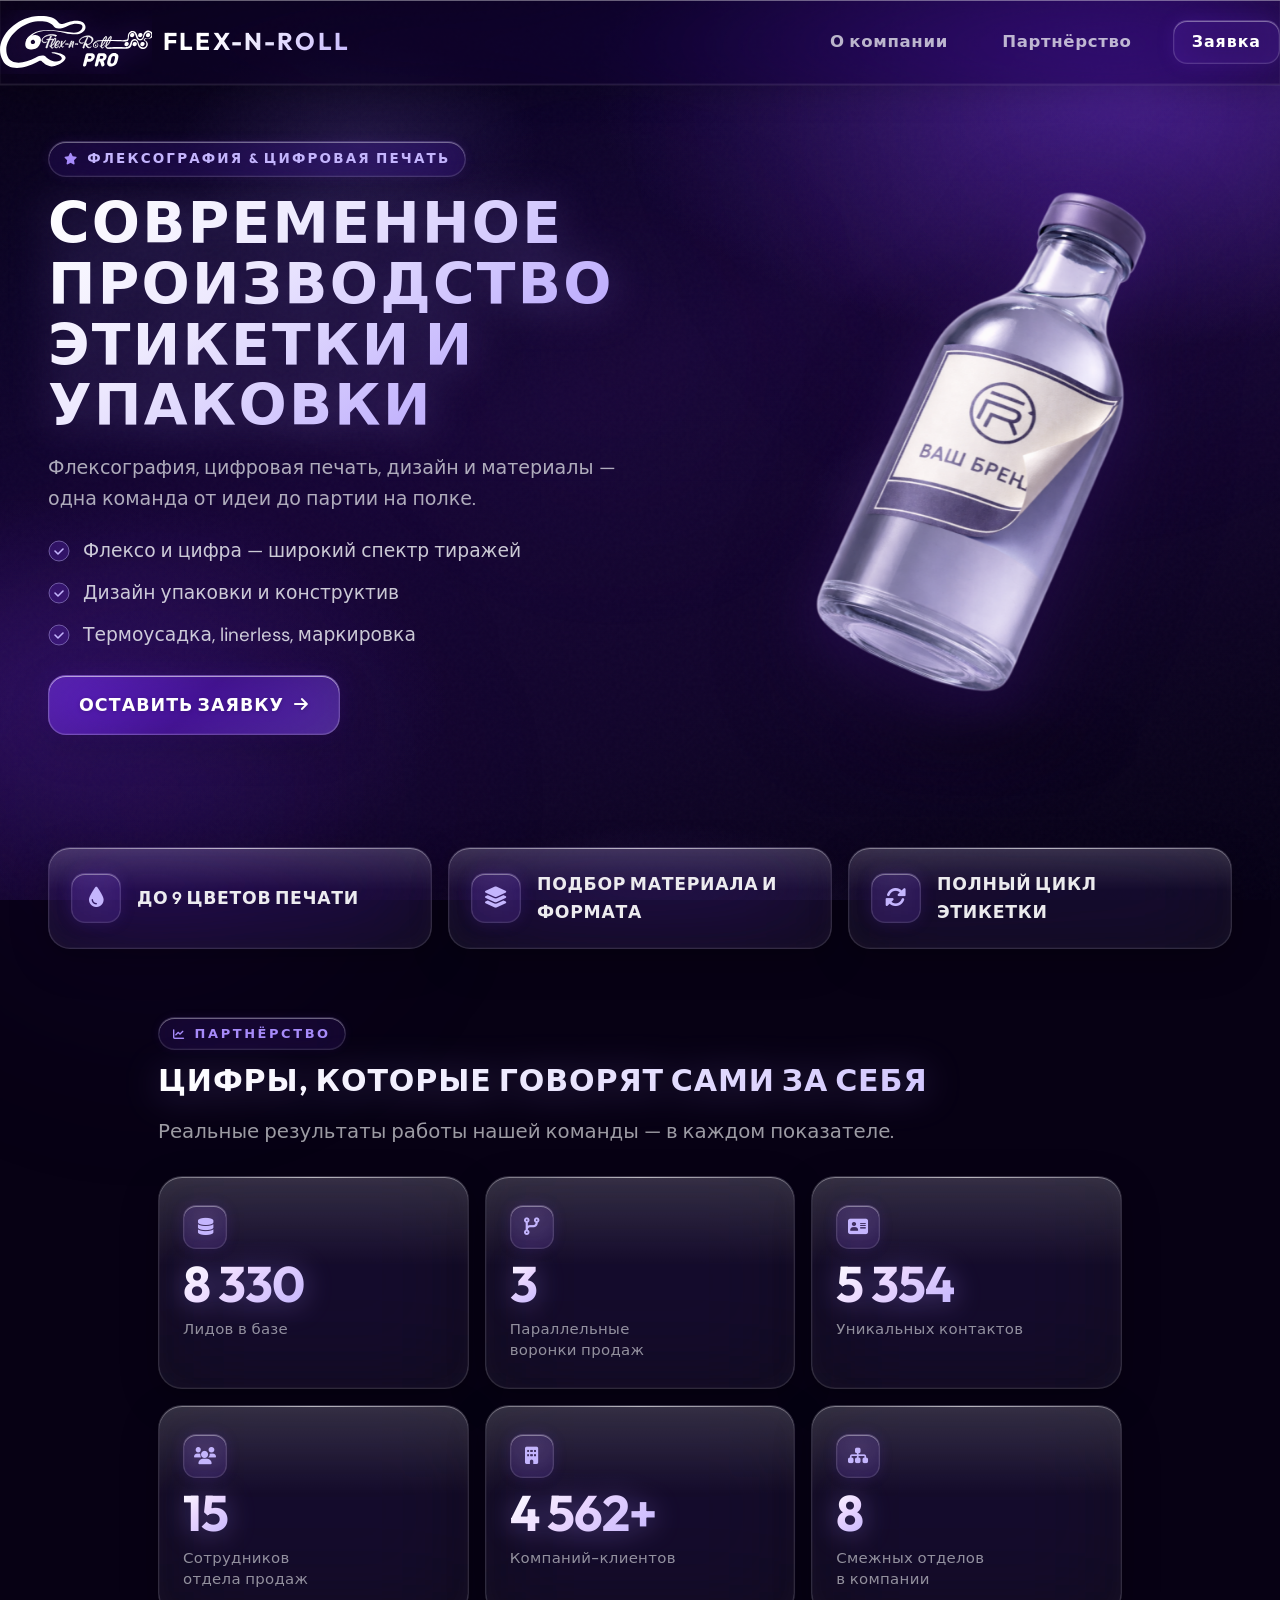
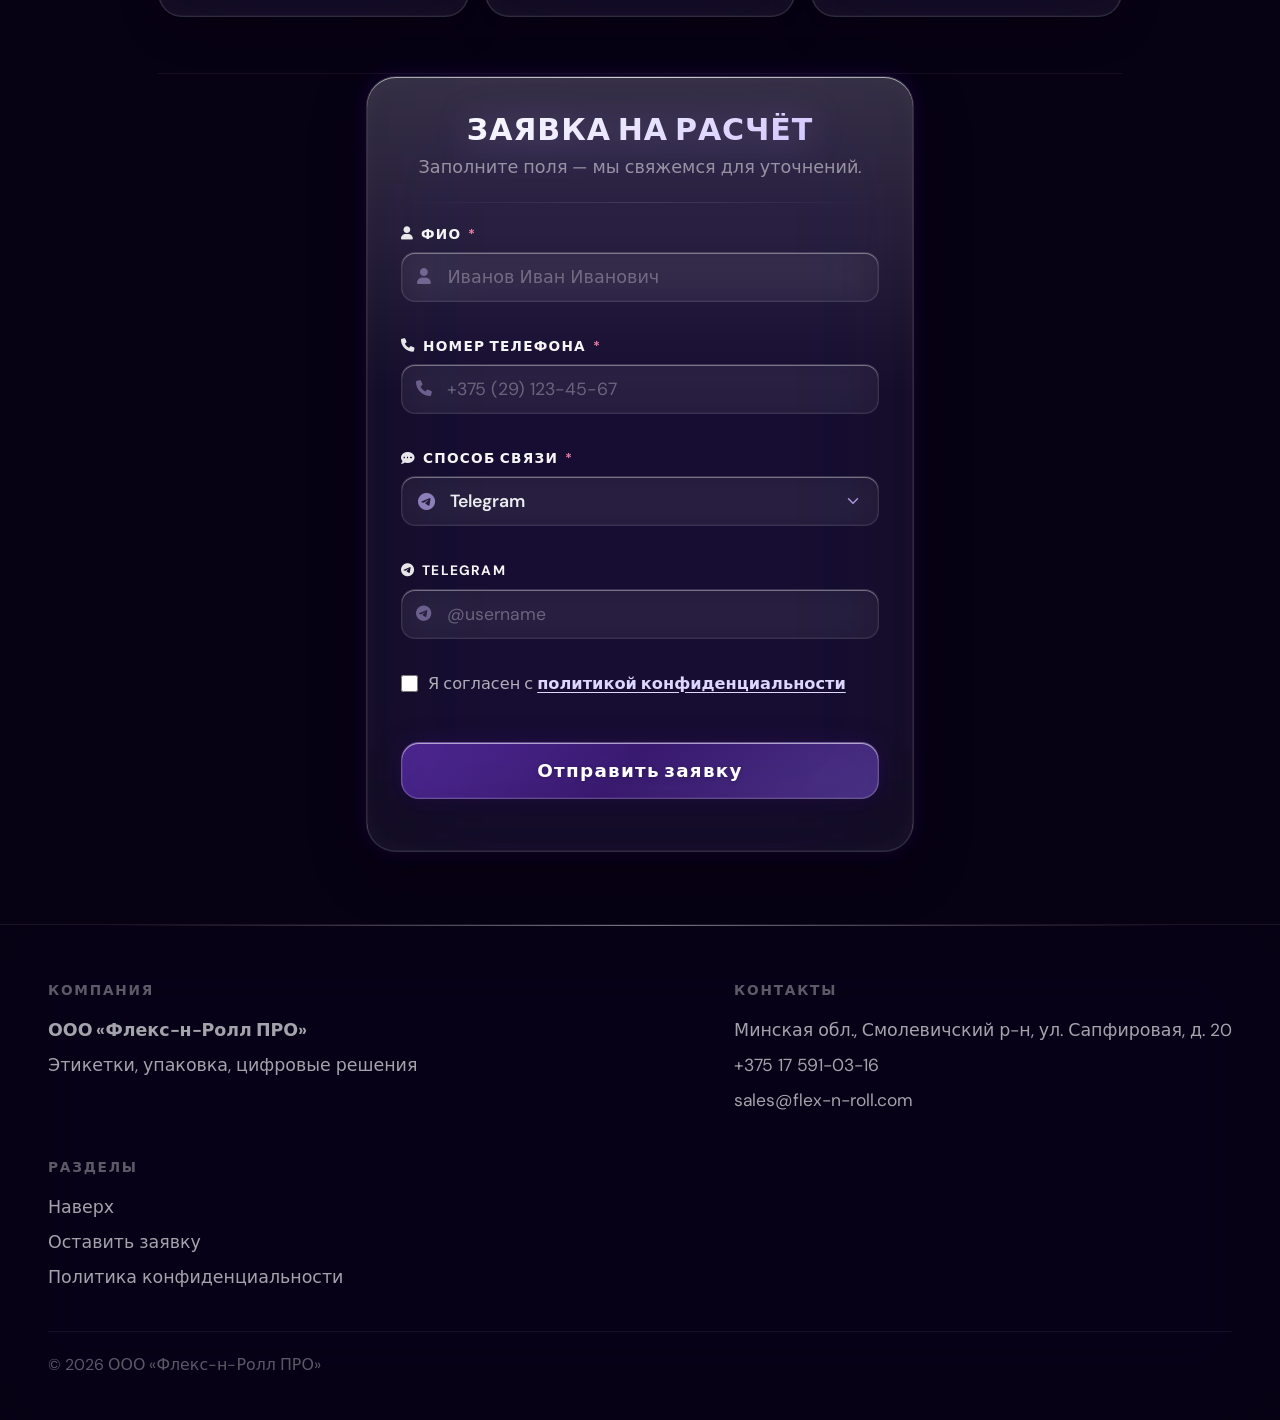
==== flexn.html @ 607edbd0 "MobileVersionV.2" ====
<!DOCTYPE html>
<html lang="ru">
<head>
  <meta charset="UTF-8">
  <script>
    (function () {
      var p = window.location.pathname;
      var m = p.match(/^(.*\/)([^/]+\.html)$/);
      if (m) document.write('<base href="' + m[1] + '">');
    })();
  </script>
  <meta name="viewport" content="width=device-width, initial-scale=1.0, viewport-fit=cover">
  <meta name="description" content="Флекс-н-Ролл ПРО — этикетки, упаковка, флексография и цифровая печать.">
  <title>Flex-n-roll | Этикетки и упаковка</title>
  <link rel="preconnect" href="https://fonts.googleapis.com">
  <link rel="preconnect" href="https://fonts.gstatic.com" crossorigin>
  <link href="https://fonts.googleapis.com/css2?family=DM+Sans:ital,opsz,wght@0,9..40,400;0,9..40,500;0,9..40,600;0,9..40,700;1,9..40,400&family=Outfit:wght@500;600;700&display=swap" rel="stylesheet">
  <link rel="stylesheet" href="https://cdnjs.cloudflare.com/ajax/libs/font-awesome/6.0.0-beta3/css/all.min.css">
  <style>
    *, *::before, *::after { margin: 0; padding: 0; box-sizing: border-box; }

    :root {
      --font-body: 'DM Sans', system-ui, sans-serif;
      --font-display: 'Outfit', system-ui, sans-serif;
      --ease-spring: cubic-bezier(0.22, 1, 0.36, 1);
      --ease-out: cubic-bezier(0.16, 1, 0.3, 1);
      --tr: transform 0.42s var(--ease-spring), box-shadow 0.42s var(--ease-spring), background 0.3s ease, border-color 0.3s ease, opacity 0.3s ease;

      /* ─ Liquid Glass System ─ */
      --glass-bg: rgba(255,255,255,0.045);
      --glass-bg-hover: rgba(255,255,255,0.08);
      --glass-border: rgba(255,255,255,0.13);
      --glass-border-hover: rgba(255,255,255,0.22);
      --glass-blur: blur(48px) saturate(1.8) brightness(1.05);
      --glass-blur-heavy: blur(64px) saturate(2.0) brightness(1.08);
      --glass-specular: inset 0 1px 0 rgba(255,255,255,0.35), inset 0 0 0 0.5px rgba(255,255,255,0.08);
      --glass-specular-strong: inset 0 1px 0 rgba(255,255,255,0.55), inset 0 0 0 0.5px rgba(255,255,255,0.12);
      --glass-inner-glow: inset 0 0 24px rgba(255,255,255,0.03);
      --glass-refract-top: linear-gradient(180deg, rgba(255,255,255,0.14) 0%, transparent 42%);
      --glass-refract-edge: linear-gradient(90deg, transparent, rgba(255,255,255,0.45), transparent);

      --g-it: inset 0 1px 0 rgba(255,255,255,0.35);
      --g-ib: inset 0 -1px 0 rgba(0,0,0,0.06);
      --shadow-md: 0 12px 40px rgba(0,0,0,0.18), 0 4px 16px rgba(0,0,0,0.10);
      --shadow-lg: 0 20px 60px rgba(0,0,0,0.24), 0 8px 24px rgba(0,0,0,0.14);
      --shadow-xl: 0 32px 80px rgba(0,0,0,0.30), 0 12px 36px rgba(0,0,0,0.18);
      --glow-sm: 0 0 22px rgba(124,58,237,0.18);
      --glow-md: 0 0 44px rgba(124,58,237,0.26);
      --glow-lg: 0 0 80px rgba(124,58,237,0.36);
    }

    /* ─ Keyframes ─ */
    @keyframes float { 0%,100%{transform:translateY(0) rotate(-.6deg)} 50%{transform:translateY(-18px) rotate(.8deg)} }
    @keyframes float-shadow { 0%,100%{opacity:.42;transform:translateX(-50%) scale(.87,.82)} 50%{opacity:.76;transform:translateX(-50%) scale(1.06,.92)} }
    @keyframes orb { 0%,100%{opacity:.55;transform:scale(1)} 50%{opacity:.88;transform:scale(1.1)} }
    @keyframes fade-up { from{opacity:0;transform:translateY(32px)} to{opacity:1;transform:translateY(0)} }
    @keyframes pulse-ring { 0%{box-shadow:0 0 0 0 rgba(124,58,237,.5)} 100%{box-shadow:0 0 0 14px rgba(124,58,237,0)} }
    @keyframes glass-shimmer {
      0% { background-position: -200% 0; }
      100% { background-position: 200% 0; }
    }

    html { scroll-behavior: smooth; font-size: 112.5%; }

    body {
      font-family: var(--font-body);
      color: rgba(248,250,252,.92);
      line-height: 1.62;
      min-height: 100vh;
      background: #070114;
      -webkit-font-smoothing: antialiased;
      -moz-osx-font-smoothing: grayscale;
    }

    h1,h2,h3 { font-family: var(--font-display); font-weight: 700; letter-spacing: .04em; }
    main h1, main h2, main h3, .form-section-title, .brand-name { text-transform: uppercase; }

    /* ─ Backdrop ─ */
    .page-backdrop {
      position: fixed; inset: 0; z-index: -4;
      background: linear-gradient(158deg, #060112 0%, #0d0428 22%, #170636 44%, #12052c 68%, #0a031c 88%, #060116 100%);
    }
    .page-backdrop::after {
      content: '';
      position: absolute; inset: 0;
      background:
        radial-gradient(ellipse 80% 55% at 88% 10%, rgba(124,58,237,.4), transparent 52%),
        radial-gradient(ellipse 58% 46% at 6% 78%, rgba(91,33,182,.3), transparent 50%),
        radial-gradient(ellipse 46% 36% at 52% 108%, rgba(139,92,246,.22), transparent 46%),
        radial-gradient(ellipse 32% 26% at 28% 16%, rgba(167,139,250,.14), transparent 44%),
        radial-gradient(ellipse 22% 18% at 72% 55%, rgba(196,181,253,.07), transparent 40%);
      pointer-events: none;
    }

    /* ─ Orbs ─ */
    .orb {
      position: fixed; border-radius: 50%; filter: blur(110px);
      pointer-events: none; z-index: -3;
      animation: orb 12s ease-in-out infinite;
    }
    .orb-1 { width: 680px; height: 680px; top: -240px; right: -140px; background: radial-gradient(circle, rgba(124,58,237,.14) 0%, transparent 68%); animation-delay: 0s; }
    .orb-2 { width: 560px; height: 560px; bottom: -180px; left: -130px; background: radial-gradient(circle, rgba(91,33,182,.12) 0%, transparent 68%); animation-delay: -4.5s; }
    .orb-3 { width: 360px; height: 360px; top: 40%; left: 48%; transform: translate(-50%,-50%); background: radial-gradient(circle, rgba(167,139,250,.06) 0%, transparent 68%); animation-delay: -2s; }

    /* ─ Grid ─ */
    .page-gridlines {
      position: fixed; inset: 0; z-index: -3; opacity: .22;
      background-image:
        linear-gradient(rgba(167,139,250,.04) 1px, transparent 1px),
        linear-gradient(90deg, rgba(167,139,250,.04) 1px, transparent 1px);
      background-size: 60px 60px;
      mask-image: radial-gradient(ellipse 88% 72% at 50% 28%, black 12%, transparent 66%);
      pointer-events: none;
    }

    /* ─ Noise ─ */
    .noise {
      position: fixed; inset: 0; z-index: -2; opacity: .025;
      background-image: url("data:image/svg+xml,%3Csvg viewBox='0 0 256 256' xmlns='http://www.w3.org/2000/svg'%3E%3Cfilter id='n'%3E%3CfeTurbulence type='fractalNoise' baseFrequency='0.9' numOctaves='4'/%3E%3C/filter%3E%3Crect width='100%25' height='100%25' filter='url(%23n)'/%3E%3C/svg%3E");
      pointer-events: none;
    }

    .container { max-width: 1340px; margin: 0 auto; padding: 0 clamp(18px,4vw,48px); }

    /* ═══════════ HEADER ═══════════ */
    .site-header {
      position: sticky; top: 0; z-index: 100;
      background: rgba(12,4,28,0.42);
      backdrop-filter: var(--glass-blur-heavy);
      -webkit-backdrop-filter: var(--glass-blur-heavy);
      border-bottom: 1px solid rgba(255,255,255,0.09);
      box-shadow: var(--glass-specular), 0 8px 32px rgba(0,0,0,0.16), 0 1px 0 rgba(255,255,255,0.05);
    }

    .site-header-inner {
      display: flex; align-items: center; justify-content: space-between;
      gap: 20px; padding: 10px 0; min-height: 78px;
    }

    .brand {
      display: flex; align-items: center; gap: 11px;
      text-decoration: none; color: #fff; z-index: 102; flex-shrink: 0;
    }

    /* Логотип SVG: обрезаем пустые поля — умеренный масштаб внутри шапки */
    .brand-logo-wrap {
      height: 64px;
      width: min(152px, 34vw);
      display: flex;
      align-items: center;
      justify-content: flex-start;
      overflow: hidden;
    }

    .brand-logo-wrap img,
    .brand-logo-img {
      height: 100%;
      width: auto;
      max-height: 52px;
      object-fit: contain;
      object-position: left center;
      /* logo.svg уже белый — без invert */
      filter: drop-shadow(0 0 14px rgba(124, 58, 237, 0.35));
    }

    .brand-name {
      font-family: var(--font-display); font-weight: 700; font-size: 1.35rem; letter-spacing: .09em;
      background: linear-gradient(135deg, #fff 25%, #c4b5fd 100%);
      -webkit-background-clip: text; -webkit-text-fill-color: transparent; background-clip: text;
    }

    .site-nav { display: flex; align-items: center; gap: clamp(.9rem,2.2vw,1.6rem); }

    .site-nav a {
      font-size: .92rem; font-weight: 600; letter-spacing: .04em;
      color: rgba(248,250,252,.72); text-decoration: none;
      padding: 7px 13px; border-radius: 10px;
      transition: color .2s, background .2s;
    }
    .site-nav a:hover { color: #fff; background: rgba(255,255,255,0.06); box-shadow: var(--glass-specular); }

    .nav-cta {
      font-size: .88rem !important; font-weight: 700 !important;
      color: #fff !important; letter-spacing: .06em !important;
      padding: 8px 18px !important; border-radius: 14px !important;
      background: rgba(124,58,237,0.2) !important;
      border: 1px solid rgba(255,255,255,0.15) !important;
      backdrop-filter: blur(20px) saturate(1.6) !important;
      -webkit-backdrop-filter: blur(20px) saturate(1.6) !important;
      box-shadow: var(--glass-specular), 0 0 18px rgba(124,58,237,0.15) !important;
      transition: var(--tr) !important;
    }
    .nav-cta:hover {
      background: rgba(124,58,237,0.35) !important;
      border-color: rgba(255,255,255,0.25) !important;
      box-shadow: var(--glass-specular-strong), 0 0 32px rgba(124,58,237,0.28) !important;
      transform: translateY(-1px) !important;
    }

    .nav-toggle {
      display: none; flex-direction: column; justify-content: center; gap: 6px;
      width: 44px; height: 44px; padding: 0; border: none;
      background: transparent; cursor: pointer; z-index: 102; color: #fff;
    }
    .nav-toggle-bar { display: block; height: 2px; width: 24px; margin: 0 auto; background: currentColor; border-radius: 2px; transition: transform .3s ease, opacity .3s ease; }
    .nav-toggle[aria-expanded="true"] .nav-toggle-bar:nth-child(1) { transform: translateY(8px) rotate(45deg); }
    .nav-toggle[aria-expanded="true"] .nav-toggle-bar:nth-child(2) { opacity: 0; }
    .nav-toggle[aria-expanded="true"] .nav-toggle-bar:nth-child(3) { transform: translateY(-8px) rotate(-45deg); }

    @media (max-width: 900px) {
      .site-header-inner {
        position: relative;
      }
      .nav-toggle {
        display: flex;
        align-items: center;
        justify-content: center;
        border-radius: 14px;
        border: 1px solid rgba(255,255,255,.12);
        background: rgba(255,255,255,.05);
        backdrop-filter: blur(18px) saturate(1.4);
        -webkit-backdrop-filter: blur(18px) saturate(1.4);
        box-shadow: var(--glass-specular), 0 8px 24px rgba(0,0,0,.16);
      }
      .site-nav {
        position: absolute;
        top: calc(100% + 10px);
        right: 0;
        left: auto;
        inset: auto 0 auto auto;
        width: min(272px, calc(100vw - 24px));
        flex-direction: column;
        align-items: stretch;
        justify-content: flex-start;
        gap: 8px;
        padding: 10px;
        border-radius: 18px;
        border: 1px solid rgba(196,181,253,.32);
        background: rgba(10,3,24,0.92);
        backdrop-filter: var(--glass-blur-heavy);
        -webkit-backdrop-filter: var(--glass-blur-heavy);
        box-shadow:
          0 0 0 1px rgba(255,255,255,.06),
          var(--glass-specular-strong),
          0 24px 50px rgba(0,0,0,.34);
        opacity: 0;
        visibility: hidden;
        pointer-events: none;
        transform: translateY(-8px) scale(.98);
        transform-origin: top right;
        transition: opacity .22s ease, visibility .22s ease, transform .22s ease;
        z-index: 101;
        max-height: min(220px, calc(100vh - 88px));
        overflow-y: auto;
      }
      .site-nav.is-open {
        opacity: 1;
        visibility: visible;
        pointer-events: auto;
        transform: translateY(0) scale(1);
      }
      .site-nav a {
        display: flex;
        align-items: center;
        justify-content: center;
        min-height: 44px;
        font-size: .92rem !important;
        padding: 10px 14px !important;
        width: 100%;
        max-width: none;
        text-align: center;
        border: 1px solid rgba(255,255,255,.11) !important;
        border-radius: 14px !important;
        background: rgba(255,255,255,.04);
      }
      .site-nav a:hover,
      .site-nav a:focus-visible {
        color: #fff;
        background: rgba(255,255,255,.08);
        border-color: rgba(196,181,253,.24) !important;
        box-shadow: var(--glass-specular);
        outline: none;
      }
      .nav-cta {
        border-color: rgba(196,181,253,.3) !important;
        background: rgba(124,58,237,0.24) !important;
      }
    }

    /* ═══════════ HERO ═══════════ */
    .hero {
      position: relative; padding: clamp(28px,5vw,52px) 0 clamp(24px,4.5vw,42px);
      overflow: hidden; scroll-margin-top: 88px;
    }

    .hero-grid {
      display: grid;
      grid-template-columns: minmax(0,1.12fr) minmax(0,.88fr);
      gap: clamp(24px,4.5vw,56px); align-items: start;
    }
    @media (max-width: 900px) { .hero-grid { grid-template-columns: 1fr; } }

    .hero-eyebrow {
      display: inline-flex; align-items: center; gap: 8px;
      padding: 6px 15px; border-radius: 100px; margin-bottom: .85rem;
      background: rgba(124,58,237,0.1);
      backdrop-filter: blur(20px) saturate(1.6) brightness(1.05);
      -webkit-backdrop-filter: blur(20px) saturate(1.6) brightness(1.05);
      border: 1px solid rgba(255,255,255,0.14);
      box-shadow: var(--glass-specular), 0 0 12px rgba(124,58,237,0.1);
      font-family: var(--font-display); font-size: .75rem; font-weight: 700;
      letter-spacing: .16em; text-transform: uppercase; color: #c4b5fd;
    }
    .hero-eyebrow i { font-size: .65rem; color: #a78bfa; }

    .hero-copy h1 {
      font-size: clamp(2.05rem, 4.6vw, 3.15rem); font-weight: 700;
      line-height: 1.07; margin-bottom: 1rem;
      background: linear-gradient(142deg, #fff 0%, #ede9fe 32%, #c4b5fd 68%, #a78bfa 100%);
      -webkit-background-clip: text; -webkit-text-fill-color: transparent; background-clip: text;
      filter: drop-shadow(0 4px 22px rgba(167,139,250,.32));
    }

    .hero-lead {
      font-size: 1.06rem; color: rgba(248,250,252,.68); max-width: 32em;
      margin-bottom: 1.2rem; line-height: 1.62;
    }

    .hero-points { list-style: none; display: flex; flex-direction: column; gap: .65rem; margin-bottom: 1.35rem; }
    .hero-points li { display: flex; align-items: center; gap: 13px; font-size: 1.04rem; color: rgba(248,250,252,.8); }
    .hero-points li::before {
      content: '';
      width: 22px; height: 22px; flex-shrink: 0;
      background: url("data:image/svg+xml,%3Csvg xmlns='http://www.w3.org/2000/svg' viewBox='0 0 22 22'%3E%3Ccircle cx='11' cy='11' r='10' fill='rgba(124,58,237,0.22)' stroke='rgba(196,181,253,0.45)' stroke-width='1'/%3E%3Cpath d='M7 11l3 3 5-5' stroke='%23c4b5fd' stroke-width='1.6' stroke-linecap='round' stroke-linejoin='round' fill='none'/%3E%3C/svg%3E") center/contain no-repeat;
    }

    .hero-cta {
      display: inline-flex; align-items: center; gap: 10px;
      padding: 15px 30px; border-radius: 18px; cursor: pointer;
      font-family: var(--font-display); font-weight: 700; font-size: .97rem;
      letter-spacing: .06em; text-transform: uppercase; text-decoration: none;
      color: #fff; text-shadow: 0 1px 4px rgba(0,0,0,.2);
      background: linear-gradient(135deg, rgba(124,58,237,0.5) 0%, rgba(91,33,182,0.45) 50%, rgba(139,92,246,0.42) 100%);
      border: 1px solid rgba(255,255,255,0.2);
      backdrop-filter: blur(28px) saturate(1.8) brightness(1.06);
      -webkit-backdrop-filter: blur(28px) saturate(1.8) brightness(1.06);
      box-shadow: var(--glass-specular-strong), var(--shadow-md), var(--glow-sm);
      transition: var(--tr);
    }
    .hero-cta:hover {
      transform: translateY(-4px) scale(1.02);
      background: linear-gradient(135deg, rgba(139,72,255,0.62) 0%, rgba(109,40,217,0.56) 50%, rgba(160,100,255,0.52) 100%);
      border-color: rgba(255,255,255,0.32);
      box-shadow: var(--glass-specular-strong), var(--shadow-xl), var(--glow-lg);
    }
    .hero-cta i { font-size: .88rem; transition: transform .3s var(--ease-spring); }
    .hero-cta:hover i { transform: translateX(5px); }

    .hero-copy { align-self: start; padding-top: 4px; }

    /* Bottle */
    .hero-bottle-wrap { display: flex; align-items: flex-start; justify-content: center; min-height: 240px; padding-top: 8px; }
    .hero-bottle-stage { position: relative; display: flex; flex-direction: column; align-items: center; justify-content: flex-end; width: 100%; }
    .hero-bottle-shadow {
      position: absolute; bottom: 2%; left: 50%;
      width: min(56%,320px); height: min(8%,44px); transform: translateX(-50%);
      border-radius: 50%; filter: blur(18px); z-index: 0; pointer-events: none;
      background: radial-gradient(ellipse at center, rgba(0,0,0,.55) 0%, rgba(0,0,0,.18) 45%, transparent 72%);
      animation: float-shadow 4.8s ease-in-out infinite;
    }
    .hero-bottle {
      position: relative; z-index: 1; display: block;
      width: 100%; height: auto; max-width: 100%; max-height: min(70vh,640px);
      object-fit: contain; object-position: center;
      animation: float 6s ease-in-out infinite;
      filter: drop-shadow(0 38px 54px rgba(0,0,0,.46)) drop-shadow(0 14px 28px rgba(91,33,182,.4));
      will-change: transform;
    }

    @media (max-width: 900px) {
      .hero-bottle {
        max-height: min(50vh, 420px);
      }
    }

    @media (prefers-reduced-motion: reduce) {
      .hero-bottle,
      .hero-bottle-shadow {
        animation: none;
      }
      .strip-card:hover,
      .svc:hover {
        transform: none;
        backdrop-filter: var(--glass-blur);
        -webkit-backdrop-filter: var(--glass-blur);
      }
    }

    @media (max-width: 640px) {
      html { font-size: 100%; }
      .container { padding: 0 16px; }
      .site-header-inner {
        min-height: 68px;
        padding: 6px 0;
      }
      .brand-logo-wrap {
        height: 42px;
        width: min(98px, 28vw);
      }
      .brand-logo-wrap img {
        height: 100%;
        transform: none;
      }
      .brand-name { font-size: .92rem; letter-spacing: .06em; }
      .hero {
        padding: 28px 0 36px;
        scroll-margin-top: 72px;
      }
      .hero-bottle-wrap {
        display: none;
      }
      .hero-copy h1 { font-size: clamp(1.35rem, 6vw, 1.85rem); }
      .hero-lead { font-size: 1rem; }
      .strip { padding: 24px 0 32px; }
      .strip-row {
        display: flex;
        gap: 12px;
        overflow-x: auto;
        padding: 2px 2px 8px;
        margin: 0 -2px;
        scroll-snap-type: x mandatory;
        -webkit-overflow-scrolling: touch;
        scrollbar-width: none;
      }
      .strip-row::-webkit-scrollbar {
        display: none;
      }
      .strip-card {
        flex: 0 0 min(84vw, 290px);
        min-height: 88px;
        padding: 16px;
        font-size: 0.84rem;
        line-height: 1.3;
        scroll-snap-align: start;
      }
      .strip-icon {
        width: 42px;
        height: 42px;
        font-size: 1rem;
      }
      .section-contact { padding: 24px 0 64px; }
      .contact-stack { gap: 36px; }
      .metrics-grid {
        display: flex;
        gap: 12px;
        overflow-x: auto;
        padding: 2px 2px 8px;
        margin: 0 -2px;
        scroll-snap-type: x mandatory;
        -webkit-overflow-scrolling: touch;
        scrollbar-width: none;
      }
      .metrics-grid::-webkit-scrollbar {
        display: none;
      }
      .metric-card {
        flex: 0 0 min(84vw, 280px);
        min-height: 188px;
        padding: 22px 18px 20px;
        scroll-snap-align: start;
      }
      .metric-value {
        font-size: clamp(1.8rem, 9vw, 2.3rem);
      }
      .metric-label {
        font-size: .78rem;
      }
      .glass-form-shell {
        padding: 22px 16px 26px;
        border-radius: 22px;
        max-width: 100%;
      }
      .form-section { scroll-margin-top: 76px; }
      .form-section-title { font-size: 1.35rem; }
      .form-section-lead { font-size: 0.98rem; }
      .about-media img { height: 180px; }
      #partnership { scroll-margin-top: 76px; }
    }

    /* ═══════════ STRIP ═══════════ */
    .strip { padding: 30px 0 40px; }

    .strip-row { display: grid; grid-template-columns: repeat(3,1fr); gap: 16px; }
    @media (max-width: 768px) { .strip-row { grid-template-columns: 1fr; } }

    .strip-card {
      position: relative; border-radius: 22px; padding: 22px 22px;
      background: var(--glass-bg);
      backdrop-filter: var(--glass-blur); -webkit-backdrop-filter: var(--glass-blur);
      border: 1px solid var(--glass-border); overflow: hidden;
      display: flex; align-items: center; gap: 16px;
      font-family: var(--font-display); font-weight: 600; font-size: .96rem;
      letter-spacing: .04em; text-transform: uppercase; color: rgba(255,255,255,.92);
      cursor: default;
      box-shadow: var(--glass-specular), var(--glass-inner-glow), var(--shadow-md);
      transition: transform 0.5s var(--ease-spring), box-shadow 0.5s var(--ease-spring), background 0.35s ease, border-color 0.35s ease;
    }
    .strip-card::before {
      content: ''; position: absolute; inset: 0; border-radius: inherit; pointer-events: none;
      background: var(--glass-refract-top);
    }
    .strip-card::after {
      content: ''; position: absolute; top: 0; left: 8%; right: 8%; height: 1px;
      background: var(--glass-refract-edge);
    }
    .strip-icon {
      width: 50px; height: 50px; border-radius: 14px; flex-shrink: 0;
      display: flex; align-items: center; justify-content: center;
      background: rgba(124,58,237,0.18);
      backdrop-filter: blur(12px); -webkit-backdrop-filter: blur(12px);
      border: 1px solid rgba(255,255,255,0.12); color: #c4b5fd; font-size: 1.18rem;
      box-shadow: var(--glass-specular), 0 0 16px rgba(124,58,237,0.15);
      transition: background 0.35s ease, border-color 0.35s ease, color 0.35s ease, box-shadow 0.35s ease;
    }
    .strip-card:hover .strip-icon {
      background: rgba(124,58,237,0.32);
      border-color: rgba(255,255,255,0.2);
      color: #ede9fe; box-shadow: var(--glass-specular-strong), 0 0 24px rgba(124,58,237,0.3);
    }

    /* ═══════════ SECTION CONTACT ═══════════ */
    .section-contact { padding: 28px 0 72px; }

    .contact-stack { display: flex; flex-direction: column; gap: clamp(32px,6vw,56px); max-width: 1060px; margin: 0 auto; }

    #partnership { scroll-margin-top: 100px; }

    .section-eyebrow {
      display: inline-flex; align-items: center; gap: 8px;
      padding: 5px 14px; border-radius: 100px; margin-bottom: 14px;
      background: rgba(124,58,237,0.1);
      backdrop-filter: blur(20px) saturate(1.6) brightness(1.05);
      -webkit-backdrop-filter: blur(20px) saturate(1.6) brightness(1.05);
      border: 1px solid rgba(255,255,255,0.12);
      box-shadow: var(--glass-specular), 0 0 10px rgba(124,58,237,0.08);
      font-family: var(--font-display); font-size: .72rem; font-weight: 700;
      letter-spacing: .2em; text-transform: uppercase; color: #a78bfa;
    }
    .section-eyebrow i { font-size: .62rem; }

    /* Единый масштаб заголовков секций (в т.ч. «Цифры…» в одну строку на планшетах+) */
    .about-block h2,
    .form-section-title {
      font-size: clamp(1.2rem, 2.35vw, 1.72rem); font-weight: 700; margin-bottom: .95rem;
      letter-spacing: .03em; line-height: 1.12;
      background: linear-gradient(142deg, #fff 0%, #ede9fe 38%, #c4b5fd 100%);
      -webkit-background-clip: text; -webkit-text-fill-color: transparent; background-clip: text;
      filter: drop-shadow(0 3px 18px rgba(167,139,250,.32));
    }
    .form-section-title { margin-bottom: .38rem; text-align: center; }
    @media (min-width: 720px) {
      .about-block h2 { white-space: nowrap; }
    }

    .about-block p.lead {
      color: rgba(248,250,252,.62); margin-bottom: 1.55rem;
      font-size: 1.1rem; max-width: 44em; line-height: 1.7;
    }

    /* ─ Metrics ─ */
    .metrics-grid { display: grid; grid-template-columns: repeat(3,1fr); gap: 16px; }
    @media (max-width: 768px) { .metrics-grid { grid-template-columns: repeat(2,1fr); } }
    @media (max-width: 480px) { .metrics-grid { grid-template-columns: 1fr; } }

    .metric-card {
      position: relative; border-radius: 24px; padding: 28px 24px 26px;
      background: var(--glass-bg);
      backdrop-filter: var(--glass-blur); -webkit-backdrop-filter: var(--glass-blur);
      border: 1px solid var(--glass-border);
      box-shadow: var(--glass-specular), var(--glass-inner-glow), var(--shadow-md);
      display: flex; flex-direction: column; align-items: flex-start; gap: 10px;
      overflow: hidden; cursor: default; transition: var(--tr);
    }
    .metric-card::before {
      content: ''; position: absolute; inset: 0; border-radius: inherit; pointer-events: none;
      background: var(--glass-refract-top);
    }
    .metric-card::after {
      content: ''; position: absolute; top: 0; left: 10%; right: 10%; height: 1px; pointer-events: none;
      background: var(--glass-refract-edge);
    }
    .metric-card:hover {
      background: var(--glass-bg-hover); border-color: var(--glass-border-hover);
      transform: translateY(-8px) scale(1.015);
      box-shadow: var(--glass-specular-strong), var(--glass-inner-glow), var(--shadow-xl), var(--glow-md);
    }

    .metric-icon {
      width: 44px; height: 44px; border-radius: 13px;
      display: flex; align-items: center; justify-content: center; flex-shrink: 0;
      background: rgba(124,58,237,0.16);
      backdrop-filter: blur(12px); -webkit-backdrop-filter: blur(12px);
      border: 1px solid rgba(255,255,255,0.12);
      color: #c4b5fd; font-size: .98rem;
      box-shadow: var(--glass-specular), 0 0 14px rgba(124,58,237,0.15);
      transition: var(--tr);
    }
    .metric-card:hover .metric-icon {
      background: rgba(124,58,237,0.28); border-color: rgba(255,255,255,0.2);
      color: #ede9fe; box-shadow: var(--glass-specular-strong), 0 0 22px rgba(124,58,237,0.32);
    }

    .metric-value {
      font-family: var(--font-display); font-size: clamp(2.05rem,3.9vw,2.85rem);
      font-weight: 700; line-height: 1; letter-spacing: -.02em;
      background: linear-gradient(142deg, #fff 0%, #e9d5ff 44%, #c4b5fd 100%);
      -webkit-background-clip: text; -webkit-text-fill-color: transparent; background-clip: text;
      filter: drop-shadow(0 2px 14px rgba(167,139,250,.42));
    }

    .metric-label {
      font-size: .83rem; font-weight: 500; line-height: 1.42; letter-spacing: .02em;
      color: rgba(248,250,252,.56);
    }

    /* ═══════════ FORM ═══════════ */
    .form-section { padding-top: 2px; border-top: 1px solid rgba(255,255,255,0.06); scroll-margin-top: 100px; }

    .glass-form-shell {
      width: 100%; max-width: 548px; margin: 0 auto;
      border-radius: 30px; padding: 36px 34px 38px;
      background: rgba(255,255,255,0.05);
      backdrop-filter: var(--glass-blur-heavy); -webkit-backdrop-filter: var(--glass-blur-heavy);
      border: 1px solid rgba(255,255,255,0.12);
      box-shadow: var(--glass-specular-strong), var(--glass-inner-glow), var(--shadow-lg), var(--glow-sm);
      color: rgba(248,250,252,.94); position: relative; overflow: hidden;
    }
    .glass-form-shell::before {
      content: ''; position: absolute; top: 0; left: 8%; right: 8%; height: 1px; pointer-events: none;
      background: var(--glass-refract-edge);
    }
    .glass-form-shell::after {
      content: ''; position: absolute; inset: 0; border-radius: inherit; pointer-events: none;
      background: var(--glass-refract-top);
    }

    .form-section-lead { text-align: center; color: rgba(248,250,252,.52); font-size: .98rem; margin-bottom: 0; }

    .form-divider { height: 1px; margin: 1.1rem 0; background: linear-gradient(90deg, transparent, rgba(255,255,255,.11), transparent); }

    .field { margin-bottom: 16px; }

    .field label {
      display: flex; align-items: center; flex-wrap: wrap; gap: 0.35em 0.5em;
      font-size: .76rem; font-weight: 700;
      text-transform: uppercase; letter-spacing: .09em;
      color: rgba(248,250,252,.6); margin-bottom: 7px;
    }
    .glass-form-shell .field label { color: rgba(255,255,255,.96); }

    .field-label-icon {
      color: rgba(196,181,253,.58); font-size: .75rem; flex-shrink: 0;
      line-height: 1; margin: 0;
    }
    .glass-form-shell .field-label-icon { color: rgba(255,255,255,.9); }

    .input-icon-wrap { position: relative; }
    .input-icon-wrap .input-icon {
      position: absolute; left: 14px; top: 50%; transform: translateY(-50%);
      color: rgba(196,181,253,.42); font-size: .88rem; pointer-events: none; transition: color .2s ease;
      width: 1.1em; text-align: center; line-height: 1;
    }
    .input-icon-wrap:focus-within .input-icon { color: rgba(196,181,253,.88); }

    .field input, .field textarea {
      width: 100%; padding: 13px 16px; border-radius: 14px;
      border: 1px solid rgba(255,255,255,0.1); font-family: inherit; font-size: .98rem;
      background: rgba(255,255,255,0.04);
      backdrop-filter: blur(24px) saturate(1.6) brightness(1.03);
      -webkit-backdrop-filter: blur(24px) saturate(1.6) brightness(1.03);
      color: rgba(248,250,252,.94);
      box-shadow: var(--glass-specular), inset 0 0 12px rgba(255,255,255,0.015);
      transition: border-color .22s ease, box-shadow .22s ease, background .22s ease;
    }
    /* После общего padding — отступ под абсолютную иконку (иначе shorthand затирает padding-left) */
    .field .input-icon-wrap input,
    .field .input-icon-wrap textarea {
      padding-left: calc(14px + 1.1em + 12px);
      padding-right: 16px;
    }
    .field input::placeholder, .field textarea::placeholder { color: rgba(248,250,252,.32); }
    .field input:focus, .field textarea:focus {
      outline: none; border-color: rgba(255,255,255,0.22);
      background: rgba(255,255,255,0.065);
      box-shadow: var(--glass-specular-strong), 0 0 0 3px rgba(124,58,237,0.12), 0 0 20px rgba(124,58,237,0.08);
    }
    .field textarea { min-height: 120px; resize: vertical; }

    /* Custom select */
    .select-wrap { position: relative; }
    .select-custom { position: relative; z-index: 5; }
    .select-custom-native { position: absolute; opacity: 0; width: 1px; height: 1px; padding: 0; margin: -1px; overflow: hidden; clip: rect(0,0,0,0); border: 0; pointer-events: none; }

    .select-method-icon { font-size: .98rem; color: rgba(196,181,253,.65); margin-right: 5px; }

    .select-custom-trigger {
      display: flex; align-items: center; justify-content: space-between; gap: 10px; width: 100%;
      padding: 13px 16px; border-radius: 14px; border: 1px solid rgba(255,255,255,0.1);
      font-family: inherit; font-size: .98rem; font-weight: 600; color: rgba(248,250,252,.94);
      background: rgba(255,255,255,0.04);
      backdrop-filter: blur(24px) saturate(1.6) brightness(1.03);
      -webkit-backdrop-filter: blur(24px) saturate(1.6) brightness(1.03);
      box-shadow: var(--glass-specular), inset 0 0 12px rgba(255,255,255,0.015);
      cursor: pointer; text-align: left; transition: border-color .22s ease, box-shadow .22s ease;
    }
    .select-custom-trigger:focus { outline: none; border-color: rgba(255,255,255,0.22); box-shadow: var(--glass-specular-strong), 0 0 0 3px rgba(124,58,237,0.12); }
    .select-custom.open .select-custom-trigger { border-color: rgba(196,181,253,.32); border-bottom-left-radius: 6px; border-bottom-right-radius: 6px; }
    .select-custom-value { flex: 1; min-width: 0; }
    .select-custom-arrow {
      flex-shrink: 0; width: 1rem; height: 1rem; opacity: .82;
      background: url("data:image/svg+xml,%3Csvg xmlns='http://www.w3.org/2000/svg' viewBox='0 0 24 24' fill='none' stroke='%23c4b5fd' stroke-width='2' stroke-linecap='round' stroke-linejoin='round'%3E%3Cpath d='M6 9l6 6 6-6'/%3E%3C/svg%3E") center/contain no-repeat;
      transition: transform .25s ease;
    }
    .select-custom.open .select-custom-arrow { transform: rotate(180deg); }

    .select-custom-panel {
      position: absolute; left: 0; right: 0; top: calc(100% + 4px);
      padding: 6px; list-style: none; border-radius: 16px;
      border: 1px solid rgba(255,255,255,0.12);
      background: rgba(12,4,28,0.65);
      backdrop-filter: var(--glass-blur-heavy); -webkit-backdrop-filter: var(--glass-blur-heavy);
      box-shadow: var(--glass-specular), var(--shadow-xl); z-index: 20;
    }
    .select-custom-panel[hidden] { display: none !important; }

    .select-custom-panel li {
      display: flex; align-items: center; gap: 10px;
      padding: 11px 13px; border-radius: 9px;
      font-size: .95rem; font-weight: 600; color: rgba(248,250,252,.82);
      cursor: pointer; transition: background .15s ease, color .15s ease;
    }
    .select-custom-panel li i { width: 16px; text-align: center; color: rgba(196,181,253,.58); font-size: .83rem; }
    .select-custom-panel li:hover, .select-custom-panel li.is-active { background: rgba(124,58,237,0.18); color: #fff; box-shadow: var(--glass-specular); }
    .select-custom-panel li:hover i, .select-custom-panel li.is-active i { color: #c4b5fd; }

    /* Submit */
    .submit-btn {
      width: 100%; margin-top: 8px; padding: 16px 22px; border-radius: 18px;
      font-family: var(--font-display); font-weight: 700; font-size: 1.02rem; letter-spacing: .07em; cursor: pointer;
      color: #fff; text-shadow: 0 1px 4px rgba(0,0,0,.2);
      background: linear-gradient(135deg, rgba(124,58,237,0.5) 0%, rgba(91,33,182,0.45) 48%, rgba(139,92,246,0.42) 100%);
      backdrop-filter: blur(28px) saturate(1.8) brightness(1.06);
      -webkit-backdrop-filter: blur(28px) saturate(1.8) brightness(1.06);
      border: 1px solid rgba(255,255,255,0.2);
      box-shadow: var(--glass-specular-strong), var(--shadow-md), var(--glow-sm);
      transition: var(--tr);
    }
    .submit-btn:hover:not(:disabled) {
      transform: translateY(-4px) scale(1.01);
      background: linear-gradient(135deg, rgba(139,72,255,0.62) 0%, rgba(109,40,217,0.56) 48%, rgba(160,100,255,0.52) 100%);
      border-color: rgba(255,255,255,0.32);
      box-shadow: var(--glass-specular-strong), var(--shadow-xl), var(--glow-lg);
    }
    .submit-btn:disabled { opacity: .42; cursor: not-allowed; transform: none; }

    /* Privacy */
    .privacy { font-size: .9rem; color: rgba(248,250,252,.68); line-height: 1.52; }
    .privacy-after-message { margin-top: 6px; margin-bottom: 20px; }
    .privacy label { display: flex; align-items: flex-start; gap: 10px; cursor: pointer; text-transform: none; letter-spacing: 0; font-weight: 500; }
    .privacy input { margin-top: 3px; width: 17px; height: 17px; accent-color: #7c3aed; flex-shrink: 0; }
    .privacy-link { color: #ddd6fe; font-weight: 600; text-decoration: underline; text-underline-offset: 3px; transition: color .2s; }
    .privacy-link:hover { color: #fff; }

    .error-msg { color: #e879a0; font-size: .73rem; margin-top: 4px; min-height: 1em; }
    .form-message { margin-top: 14px; text-align: center; font-size: .96rem; }

    /* ═══════════ FOOTER ═══════════ */
    .site-footer {
      background: rgba(8,2,20,0.7);
      backdrop-filter: blur(40px) saturate(1.6) brightness(1.02);
      -webkit-backdrop-filter: blur(40px) saturate(1.6) brightness(1.02);
      padding: 54px 0 42px; position: relative;
      border-top: 1px solid rgba(255,255,255,0.08);
    }
    .site-footer::before {
      content: ''; position: absolute; top: 0; left: 8%; right: 8%; height: 1px;
      background: var(--glass-refract-edge);
      pointer-events: none;
    }

    .footer-grid { display: flex; flex-wrap: wrap; justify-content: space-between; gap: 36px; }

    .footer-col h4 {
      font-family: var(--font-display); font-size: .76rem; font-weight: 700;
      text-transform: uppercase; letter-spacing: .13em; color: rgba(248,250,252,.36); margin-bottom: 14px;
    }
    .footer-col p, .footer-col a {
      font-size: .97rem; color: rgba(248,250,252,.65); text-decoration: none;
      line-height: 1.72; display: block; margin-bottom: 5px;
    }
    .footer-col a:hover { color: #c4b5fd; }

    .footer-bottom {
      margin-top: 34px; padding-top: 20px; border-top: 1px solid rgba(255,255,255,.06);
      font-size: .88rem; color: rgba(248,250,252,.35);
    }

    /* ═══════════ ANIMATIONS ═══════════ */
    .animate-up { opacity: 0; transform: translateY(32px); transition: opacity .68s var(--ease-out), transform .68s var(--ease-out); }
    .animate-up.is-visible { opacity: 1; transform: translateY(0); }
    /* Выше специфичность, чем у .animate-up.is-visible — поднимается вся карточка целиком */
    .strip-card.animate-up.is-visible:hover {
      transform: none;
      background: var(--glass-bg-hover); border-color: var(--glass-border-hover);
      box-shadow: var(--glass-specular-strong), var(--glass-inner-glow), var(--shadow-xl), var(--glow-sm);
      transition: transform 0.5s var(--ease-spring), box-shadow 0.5s var(--ease-spring), background 0.35s ease, border-color 0.35s ease;
    }
    .animate-up:nth-child(2) { transition-delay: .1s; }
    .animate-up:nth-child(3) { transition-delay: .2s; }
    .animate-up:nth-child(4) { transition-delay: .3s; }
    .animate-up:nth-child(5) { transition-delay: .4s; }
    .animate-up:nth-child(6) { transition-delay: .5s; }

    /* ═══════════ RESPONSIVE ═══════════ */
    @media (prefers-reduced-motion: reduce) {
      .hero-bottle, .hero-bottle-shadow, .orb { animation: none; }
      .animate-up { transition: none; opacity: 1; transform: none; }
      .strip-card, .strip-card.animate-up.is-visible:hover, .strip-icon, .strip-card:hover .strip-icon { transition: none; transform: none; }
    }

    @media (max-width: 640px) {
      html { font-size: 100%; }
      .container {
        padding-left: max(16px, calc(env(safe-area-inset-left) + 16px));
        padding-right: max(16px, calc(env(safe-area-inset-right) + 16px));
      }
      .site-header-inner { min-height: 64px; padding: 8px 0; gap: 10px; }
      .brand {
        gap: 8px;
        min-width: 0;
        flex: 1 1 auto;
        padding-left: 8px;
      }
      .brand-logo-wrap {
        height: 36px;
        width: min(138px, 40vw);
        flex-shrink: 0;
        overflow: visible;
      }
      .brand-logo-img {
        display: block;
        width: 100%;
        height: auto;
        max-height: none;
        transform: translateX(3px);
      }
      .brand-name { font-size: .86rem; letter-spacing: .05em; }
      .nav-toggle {
        flex: 0 0 44px;
        margin-right: 2px;
      }
      .hero { padding: 18px 0 22px; scroll-margin-top: 72px; }
      .hero-bottle-wrap { display: none; }
      .hero-copy h1 { font-size: clamp(1.55rem,7.5vw,2.1rem); }
      .hero-lead { font-size: .97rem; }
      .strip { padding: 18px 0 24px; }
      .strip-row {
        display: flex;
        flex-wrap: nowrap;
        grid-template-columns: none;
        gap: 12px;
        overflow-x: auto;
        overflow-y: hidden;
        padding: 6px 4px 10px;
        margin: 0;
        scroll-snap-type: x mandatory;
        scroll-padding-inline: 4px;
        -webkit-overflow-scrolling: touch;
        scrollbar-width: none;
      }
      .strip-row::-webkit-scrollbar { display: none; }
      .strip-card {
        flex: 0 0 min(84vw, 290px);
        width: min(84vw, 290px);
        min-width: min(84vw, 290px);
        min-height: 88px;
        padding: 16px;
        font-size: .84rem;
        line-height: 1.3;
        scroll-snap-align: start;
      }
      .strip-card:hover,
      .strip-card.animate-up.is-visible:hover {
        transform: none;
      }
      .strip-icon {
        width: 42px;
        height: 42px;
        font-size: 1rem;
      }
      .section-contact { padding: 20px 0 52px; }
      .contact-stack { gap: 24px; }
      .metrics-grid {
        display: flex;
        flex-wrap: nowrap;
        grid-template-columns: none;
        gap: 12px;
        overflow-x: auto;
        overflow-y: hidden;
        padding: 6px 4px 10px;
        margin: 0;
        scroll-snap-type: x mandatory;
        scroll-padding-inline: 4px;
        -webkit-overflow-scrolling: touch;
        scrollbar-width: none;
      }
      .metrics-grid::-webkit-scrollbar { display: none; }
      .metric-card {
        flex: 0 0 min(84vw, 280px);
        width: min(84vw, 280px);
        min-width: min(84vw, 280px);
        min-height: 188px;
        padding: 22px 18px 20px;
        scroll-snap-align: start;
      }
      .metric-value { font-size: clamp(1.8rem, 9vw, 2.3rem); }
      .metric-label { font-size: .78rem; }
      .glass-form-shell { padding: 24px 18px 26px; border-radius: 24px; }
      .about-block h2,
      .form-section-title { font-size: clamp(1.05rem, 4.4vw, 1.42rem); }
      #partnership { scroll-margin-top: 78px; }
      .site-footer {
        padding: 30px 0 22px;
      }
      .footer-grid {
        gap: 18px;
      }
      .footer-col h4 {
        font-size: .62rem;
        margin-bottom: 8px;
      }
      .footer-col p,
      .footer-col a {
        font-size: .76rem;
        line-height: 1.45;
        margin-bottom: 2px;
      }
      .footer-bottom {
        margin-top: 16px;
        padding-top: 12px;
        font-size: .68rem;
      }
    }
  </style>
</head>
<body id="top">
  <div class="page-backdrop" aria-hidden="true"></div>
  <div class="orb orb-1" aria-hidden="true"></div>
  <div class="orb orb-2" aria-hidden="true"></div>
  <div class="orb orb-3" aria-hidden="true"></div>
  <div class="page-gridlines" aria-hidden="true"></div>
  <div class="noise" aria-hidden="true"></div>

  <header class="site-header">
    <div class="container site-header-inner">
      <a class="brand" href="#top">
        <span class="brand-logo-wrap">
          <img class="brand-logo-img" src="assets/images/logo.svg" width="176" height="60" alt="Flex-n-roll">
        </span>
        <span class="brand-name">Flex-n-roll</span>
      </a>
      <button type="button" class="nav-toggle" id="navToggle" aria-label="Открыть меню" aria-expanded="false" aria-controls="siteNav">
        <span class="nav-toggle-bar"></span>
        <span class="nav-toggle-bar"></span>
        <span class="nav-toggle-bar"></span>
      </button>
      <nav class="site-nav" id="siteNav" aria-label="Основное меню">
        <a href="#company" data-target="#company">О компании</a>
        <a href="#partnership" data-target="#partnership">Партнёрство</a>
        <a href="#contact" data-target="#contact" class="nav-cta">Заявка</a>
      </nav>
    </div>
  </header>

  <main>
    <section class="hero" id="company">
      <div class="container hero-grid">
        <div class="hero-copy">
          <div class="hero-eyebrow"><i class="fas fa-star"></i> Флексография &amp; Цифровая печать</div>
          <h1>Современное производство этикетки и упаковки</h1>
          <p class="hero-lead">Флексография, цифровая печать, дизайн и материалы — одна команда от идеи до партии на полке.</p>
          <ul class="hero-points">
            <li>Флексо и цифра — широкий спектр тиражей</li>
            <li>Дизайн упаковки и конструктив</li>
            <li>Термоусадка, linerless, маркировка</li>
          </ul>
          <a href="#contact" class="hero-cta">Оставить заявку <i class="fas fa-arrow-right"></i></a>
        </div>
        <div class="hero-bottle-wrap">
          <div class="hero-bottle-stage">
            <div class="hero-bottle-shadow" aria-hidden="true"></div>
            <img class="hero-bottle" src="assets/images/hero-bottle.png" alt="Бутылка с этикеткой «Ваш бренд»" width="320" height="480" fetchpriority="high" decoding="async">
          </div>
        </div>
      </div>
    </section>

    <section class="strip">
      <div class="container strip-row">
        <div class="strip-card animate-up"><div class="strip-icon"><i class="fas fa-droplet"></i></div> До 9 цветов печати</div>
        <div class="strip-card animate-up"><div class="strip-icon"><i class="fas fa-layer-group"></i></div> Подбор материала и формата</div>
        <div class="strip-card animate-up"><div class="strip-icon"><i class="fas fa-rotate"></i></div> Полный цикл этикетки</div>
      </div>
    </section>

    <section class="section-contact">
      <div class="container contact-stack">
        <div class="about-block" id="partnership">
          <div class="section-eyebrow"><i class="fas fa-chart-line"></i> Партнёрство</div>
          <h2>Цифры, которые говорят сами за себя</h2>
          <p class="lead">Реальные результаты работы нашей команды — в каждом показателе.</p>
          <div class="metrics-grid">
            <div class="metric-card animate-up">
              <div class="metric-icon"><i class="fas fa-database"></i></div>
              <div class="metric-value" data-count="8850" data-suffix="">8 850</div>
              <div class="metric-label">Лидов в базе</div>
            </div>
            <div class="metric-card animate-up">
              <div class="metric-icon"><i class="fas fa-code-branch"></i></div>
              <div class="metric-value" data-count="3" data-suffix="">3</div>
              <div class="metric-label">Параллельные<br>воронки продаж</div>
            </div>
            <div class="metric-card animate-up">
              <div class="metric-icon"><i class="fas fa-address-card"></i></div>
              <div class="metric-value" data-count="5579" data-suffix="">5 579</div>
              <div class="metric-label">Уникальных контактов</div>
            </div>
            <div class="metric-card animate-up">
              <div class="metric-icon"><i class="fas fa-users"></i></div>
              <div class="metric-value" data-count="15" data-suffix="">15</div>
              <div class="metric-label">Сотрудников<br>отдела продаж</div>
            </div>
            <div class="metric-card animate-up">
              <div class="metric-icon"><i class="fas fa-building"></i></div>
              <div class="metric-value" data-count="4600" data-suffix="+">4600+</div>
              <div class="metric-label">Компаний-клиентов</div>
            </div>
            <div class="metric-card animate-up">
              <div class="metric-icon"><i class="fas fa-sitemap"></i></div>
              <div class="metric-value" data-count="8" data-suffix="">8</div>
              <div class="metric-label">Смежных отделов<br>в компании</div>
            </div>
          </div>
        </div>

        <div class="form-section" id="contact">
          <div class="glass-form-shell">
          <h2 class="form-section-title">Заявка на расчёт</h2>
          <p class="form-section-lead">Заполните поля — мы свяжемся для уточнений.</p>
          <div class="form-divider"></div>
          <form id="callbackForm" novalidate>
            <div class="field">
              <label for="name"><i class="fas fa-user field-label-icon"></i> ФИО <span class="required-star" style="color:#e879a0">*</span></label>
              <div class="input-icon-wrap">
                <i class="fas fa-user input-icon"></i>
                <input type="text" id="name" name="name" placeholder="Иванов Иван Иванович" required autocomplete="name">
              </div>
              <div class="error-msg" data-for="name"></div>
            </div>
            <div class="field">
              <label for="phone"><i class="fas fa-phone field-label-icon"></i> Номер телефона <span class="required-star" style="color:#e879a0">*</span></label>
              <div class="input-icon-wrap">
                <i class="fas fa-phone input-icon"></i>
                <input type="tel" id="phone" name="phone" placeholder="+375 (29) 123-45-67" inputmode="tel" autocomplete="tel" autocorrect="off" spellcheck="false" required>
              </div>
              <div class="error-msg" data-for="phone"></div>
            </div>
            <div class="field">
              <label for="selectCustomTrigger"><i class="fas fa-comment-dots field-label-icon"></i> Способ связи <span class="required-star" style="color:#e879a0">*</span></label>
              <div class="select-wrap select-custom" id="contactMethodBox">
                <select id="contactMethodSelect" name="contactMethod" required class="select-custom-native" tabindex="-1" aria-hidden="true">
                  <option value="telegram" selected>Telegram</option>
                  <option value="phone">Телефон</option>
                  <option value="email">Электронная почта</option>
                </select>
                <button type="button" class="select-custom-trigger" id="selectCustomTrigger" aria-haspopup="listbox" aria-expanded="false" aria-controls="selectCustomPanel">
                  <i class="fab fa-telegram select-method-icon" id="selectMethodIcon"></i>
                  <span class="select-custom-value" id="selectCustomValue">Telegram</span>
                  <span class="select-custom-arrow" aria-hidden="true"></span>
                </button>
                <ul class="select-custom-panel" id="selectCustomPanel" role="listbox" hidden>
                  <li role="option" data-value="telegram" data-icon="fab fa-telegram" class="is-active"><i class="fab fa-telegram"></i> Telegram</li>
                  <li role="option" data-value="phone" data-icon="fas fa-phone"><i class="fas fa-phone"></i> Телефон</li>
                  <li role="option" data-value="email" data-icon="fas fa-envelope"><i class="fas fa-envelope"></i> Электронная почта</li>
                </ul>
              </div>
              <div class="error-msg" data-for="contactMethod"></div>
            </div>
            <div class="field" id="contactDetailField">
              <label for="contactDetail" id="contactDetailLabel"><i class="fab fa-telegram field-label-icon" id="contactDetailLabelIcon"></i> Telegram</label>
              <div class="input-icon-wrap">
                <i class="fab fa-telegram input-icon" id="contactDetailIcon"></i>
                <input type="text" id="contactDetail" name="contactDetail" placeholder="@username" autocomplete="username">
              </div>
              <div class="error-msg" data-for="contactDetail"></div>
            </div>
            <div class="privacy privacy-after-message">
              <label>
                <input type="checkbox" id="privacyAgree" name="privacyAgree" required>
                <span>Я согласен с <a class="privacy-link" href="privacy.html" target="_blank" rel="noopener noreferrer">политикой конфиденциальности</a></span>
              </label>
              <div class="error-msg" id="privacyError"></div>
            </div>
            <button type="submit" class="submit-btn">Отправить заявку</button>
            <div id="formStatus" class="form-message"></div>
          </form>
          </div>
        </div>
      </div>
    </section>
  </main>

  <footer class="site-footer">
    <div class="container">
      <div class="footer-grid">
        <div class="footer-col">
          <h4>Компания</h4>
          <p><strong>ООО «Флекс-н-Ролл ПРО»</strong></p>
          <p>Этикетки, упаковка, цифровые решения</p>
        </div>
        <div class="footer-col">
          <h4>Контакты</h4>
          <p>Минская обл., Смолевичский р-н, ул. Сапфировая, д. 20</p>
          <p>+375 17 591-03-16</p>
          <p><a href="mailto:sales@flex-n-roll.com">sales@flex-n-roll.com</a></p>
        </div>
        <div class="footer-col">
          <h4>Разделы</h4>
          <a href="#top">Наверх</a>
          <a href="#contact">Оставить заявку</a>
          <a href="privacy.html">Политика конфиденциальности</a>
        </div>
      </div>
      <div class="footer-bottom">© 2026 ООО «Флекс-н-Ролл ПРО»</div>
    </div>
  </footer>

<script>
  (function () {
    var nav = document.getElementById('siteNav');
    var btn = document.getElementById('navToggle');
    if (!nav || !btn) return;
    function closeNav() {
      nav.classList.remove('is-open');
      btn.setAttribute('aria-expanded', 'false');
    }
    btn.addEventListener('click', function () {
      var open = !nav.classList.contains('is-open');
      nav.classList.toggle('is-open', open);
      btn.setAttribute('aria-expanded', open ? 'true' : 'false');
    });
    document.addEventListener('click', function (e) {
      if (!nav.classList.contains('is-open')) return;
      if (nav.contains(e.target) || btn.contains(e.target)) return;
      closeNav();
    });
    document.addEventListener('keydown', function (e) {
      if (e.key === 'Escape') closeNav();
    });
    nav.querySelectorAll('a').forEach(function (a) {
      a.addEventListener('click', function (e) {
        var href = a.getAttribute('href') || '';
        var targetSelector = a.getAttribute('data-target') || href;
        if (href.charAt(0) !== '#') {
          closeNav();
          return;
        }
        var target = document.querySelector(targetSelector);
        if (!target) {
          closeNav();
          return;
        }
        e.preventDefault();
        closeNav();
        requestAnimationFrame(function () {
          if (window.location.hash !== targetSelector) {
            window.location.hash = targetSelector;
            return;
          }
          target.scrollIntoView({ behavior: 'smooth', block: 'start' });
        });
      });
    });
    window.addEventListener('resize', function () {
      if (window.innerWidth > 900) closeNav();
    });
  })();

  const SUBMIT_BTN_HTML = 'Отправить заявку';
  var FNR_LEAD_URL = (function () {
    try {
      return new URL('/fnr-api/lead', window.location.href).href;
    } catch (e) {
      return '/fnr-api/lead';
    }
  })();
  var PHONE_PREFIX_BY = '+375 ';

  function phoneDigitsBefore(str, pos) {
    return str.slice(0, pos).replace(/\D/g, '').length;
  }

  /** Позиция курсора после n-й цифры (n=0 — перед первой цифрой) */
  function phonePosAfterDigits(formatted, n) {
    if (n <= 0) return 0;
    var c = 0;
    for (var i = 0; i < formatted.length; i++) {
      if (/\d/.test(formatted[i])) {
        c++;
        if (c === n) return i + 1;
      }
    }
    return formatted.length;
  }

  function applyPhoneMask(input) {
    var d = input.value.replace(/\D/g, '');
    if (d.length === 0) {
      input.value = '';
      return;
    }

    if (d.startsWith('375')) {
      var m = d.slice(3);
      var code = m.slice(0, 2);
      var part1 = m.slice(2, 5);
      var part2 = m.slice(5, 7);
      var part3 = m.slice(7, 9);
      input.value = '+375 (' + code + ')' + (part1 ? ' ' + part1 : '') + (part2 ? '-' + part2 : '') + (part3 ? '-' + part3 : '');
      return;
    }

    if (d.startsWith('7') && d.length >= 1) {
      var rest = d.slice(1);
      input.value = '+7 (' + rest.slice(0, 3) + ')' + (rest.length > 3 ? ' ' + rest.slice(3, 6) : '') +
        (rest.length > 6 ? '-' + rest.slice(6, 8) : '') + (rest.length > 8 ? '-' + rest.slice(8, 10) : '');
      return;
    }

    if (d.length > 0 && !d.startsWith('7') && !d.startsWith('375')) {
      input.value = '+' + d;
    }
  }

  const phoneInput = document.getElementById('phone');
  if (phoneInput) {
    phoneInput.addEventListener('focus', function (e) {
      var t = e.target;
      if (t.value.replace(/\D/g, '').length === 0) {
        t.value = PHONE_PREFIX_BY;
        requestAnimationFrame(function () {
          var pos = t.value.length;
          t.setSelectionRange(pos, pos);
        });
      }
    });

    phoneInput.addEventListener('blur', function (e) {
      var t = e.target;
      if (t.value.replace(/\D/g, '').length === 0) t.value = '';
    });

    phoneInput.addEventListener('input', function (e) {
      var t = e.target;
      var start = t.selectionStart;
      var end = t.selectionEnd;
      var db = phoneDigitsBefore(t.value, start);
      var de = phoneDigitsBefore(t.value, end);
      applyPhoneMask(t);
      try {
        var ns = phonePosAfterDigits(t.value, db);
        var ne = phonePosAfterDigits(t.value, de);
        t.setSelectionRange(ns, ne);
      } catch (err) {
        t.setSelectionRange(t.value.length, t.value.length);
      }
    });
  }

  const methodSelect = document.getElementById('contactMethodSelect');
  const contactDetail = document.getElementById('contactDetail');
  const contactDetailLabel = document.getElementById('contactDetailLabel');

  const contactDetailLabelIcon = document.getElementById('contactDetailLabelIcon');
  const contactDetailIcon = document.getElementById('contactDetailIcon');
  const selectMethodIcon = document.getElementById('selectMethodIcon');

  function syncContactField() {
    if (!methodSelect || !contactDetail || !contactDetailLabel) return;
    const m = methodSelect.value;
    if (m === 'telegram') {
      contactDetailLabel.innerHTML = '<i class="fab fa-telegram field-label-icon" id="contactDetailLabelIcon"></i> Telegram';
      contactDetail.type = 'text';
      contactDetail.placeholder = '@username';
      contactDetail.autocomplete = 'username';
      if (contactDetailIcon) { contactDetailIcon.className = 'fab fa-telegram input-icon'; }
      if (selectMethodIcon) { selectMethodIcon.className = 'fab fa-telegram select-method-icon'; }
    } else if (m === 'phone') {
      contactDetailLabel.innerHTML = '<i class="fas fa-phone field-label-icon" id="contactDetailLabelIcon"></i> Телефон для связи';
      contactDetail.type = 'tel';
      contactDetail.placeholder = '+375 (29) 000-00-00';
      contactDetail.autocomplete = 'tel';
      if (contactDetailIcon) { contactDetailIcon.className = 'fas fa-phone input-icon'; }
      if (selectMethodIcon) { selectMethodIcon.className = 'fas fa-phone select-method-icon'; }
    } else {
      contactDetailLabel.innerHTML = '<i class="fas fa-envelope field-label-icon" id="contactDetailLabelIcon"></i> E-mail';
      contactDetail.type = 'email';
      contactDetail.placeholder = 'name@company.com';
      contactDetail.autocomplete = 'email';
      if (contactDetailIcon) { contactDetailIcon.className = 'fas fa-envelope input-icon'; }
      if (selectMethodIcon) { selectMethodIcon.className = 'fas fa-envelope select-method-icon'; }
    }
    contactDetail.value = '';
    var cde = document.querySelector('[data-for="contactDetail"]');
    if (cde) cde.textContent = '';
  }
  if (methodSelect) {
    methodSelect.addEventListener('change', syncContactField);
    syncContactField();
  }

  (function initCustomSelect() {
    var box = document.getElementById('contactMethodBox');
    var sel = document.getElementById('contactMethodSelect');
    var btn = document.getElementById('selectCustomTrigger');
    var panel = document.getElementById('selectCustomPanel');
    var valEl = document.getElementById('selectCustomValue');
    if (!box || !sel || !btn || !panel || !valEl) return;

    var labels = { telegram: 'Telegram', phone: 'Телефон', email: 'Электронная почта' };

    function setOpen(open) {
      box.classList.toggle('open', open);
      btn.setAttribute('aria-expanded', open ? 'true' : 'false');
      panel.hidden = !open;
    }

    function syncFromSelect() {
      var v = sel.value;
      valEl.textContent = labels[v] || v;
      panel.querySelectorAll('li').forEach(function (li) {
        li.classList.toggle('is-active', li.getAttribute('data-value') === v);
      });
    }

    btn.addEventListener('click', function (e) {
      e.preventDefault();
      e.stopPropagation();
      setOpen(panel.hidden);
    });

    panel.querySelectorAll('li').forEach(function (li) {
      li.addEventListener('click', function (e) {
        e.stopPropagation();
        sel.value = li.getAttribute('data-value');
        sel.dispatchEvent(new Event('change', { bubbles: true }));
        syncFromSelect();
        setOpen(false);
      });
    });

    document.addEventListener('click', function (e) {
      if (!box.contains(e.target)) setOpen(false);
    });

    document.addEventListener('keydown', function (e) {
      if (e.key === 'Escape') setOpen(false);
    });

    sel.addEventListener('change', syncFromSelect);
    syncFromSelect();
  })();

  const form = document.getElementById('callbackForm');
  const formStatus = document.getElementById('formStatus');

  function showErr(key, msg) {
    const el = document.querySelector('[data-for="' + key + '"]');
    if (el) el.textContent = msg || '';
  }
  function clearErrors() {
    document.querySelectorAll('.error-msg').forEach(function (el) { el.textContent = ''; });
  }

  const USER_RE = /^@[A-Za-z][A-Za-z0-9_]{3,31}$/;

  function validateForm() {
    clearErrors();
    let ok = true;
    const name = document.getElementById('name').value.trim();
    if (!name) { showErr('name', 'Укажите ФИО'); ok = false; }

    const phone = document.getElementById('phone').value.trim();
    const phoneDigits = phone.replace(/\D/g, '');
    if (!phoneDigits || phoneDigits.length < 9) {
      showErr('phone', 'Введите корректный телефон');
      ok = false;
    }

    const method = methodSelect ? methodSelect.value : 'telegram';
    const detail = contactDetail ? contactDetail.value.trim() : '';

    if (method === 'telegram') {
      let tg = detail;
      if (tg && !tg.startsWith('@')) tg = '@' + tg;
      if (tg && contactDetail) contactDetail.value = tg;
      if (!tg || !USER_RE.test(tg)) {
        showErr('contactDetail', 'Укажите username Telegram (@username)');
        ok = false;
      }
    } else if (method === 'phone') {
      const d = detail.replace(/\D/g, '');
      if (!d || d.length < 9) {
        showErr('contactDetail', 'Введите номер для связи');
        ok = false;
      }
    } else if (method === 'email') {
      const em = /^[^\s@]+@([^\s@.,]+\.)+[^\s@.,]{2,}$/;
      if (!detail || !em.test(detail)) {
        showErr('contactDetail', 'Введите корректный e-mail');
        ok = false;
      }
    }

    if (!document.getElementById('privacyAgree').checked) {
      document.getElementById('privacyError').textContent = 'Нужно согласие с политикой';
      ok = false;
    } else {
      document.getElementById('privacyError').textContent = '';
    }
    return ok;
  }

  function fnrApiErrorText(code) {
    if (code === 'too_many_requests') return 'Слишком много заявок с вашего адреса. Попробуйте позже.';
    return code || '';
  }

  function scrollFormFeedback() {
    if (formStatus && typeof formStatus.scrollIntoView === 'function') {
      formStatus.scrollIntoView({ behavior: 'smooth', block: 'nearest' });
    }
  }

  if (form && formStatus) {
  form.addEventListener('submit', async function (e) {
    e.preventDefault();
    var submitBtn = null;
    try {
      if (!validateForm()) {
        formStatus.innerHTML = '<span style="color:#fecaca;">Проверьте поля выше.</span>';
        scrollFormFeedback();
        return;
      }

      submitBtn = form.querySelector('.submit-btn');
      if (submitBtn) {
        submitBtn.disabled = true;
        submitBtn.innerHTML = 'Отправка…';
      }
      formStatus.innerHTML = '<span style="color:#e9d5ff;">Отправляем…</span>';
      scrollFormFeedback();

      const method = methodSelect ? methodSelect.value : 'telegram';
      const detailRaw = contactDetail ? contactDetail.value.trim() : '';
      let telegram = '';
      let email = '';
      if (method === 'telegram') {
        telegram = detailRaw.startsWith('@') ? detailRaw : ('@' + detailRaw);
      } else if (method === 'email') {
        email = detailRaw;
      }

      const formData = {
        name: document.getElementById('name').value.trim(),
        phone: document.getElementById('phone').value.trim(),
        contactMethod: method,
        contactDetail: detailRaw,
        telegram: telegram,
        email: email,
      };

      var ctrl = new AbortController();
      var tId = setTimeout(function () { ctrl.abort(); }, 45000);

      var fnrRes;
      try {
        fnrRes = await fetch(FNR_LEAD_URL, {
          method: 'POST',
          headers: { 'Content-Type': 'application/json' },
          body: JSON.stringify(formData),
          signal: ctrl.signal,
        });
      } finally {
        clearTimeout(tId);
      }

      const fnrJson = await fnrRes.json().catch(function () { return {}; });
      if (!fnrRes.ok) {
        var errCode = fnrJson.error || ('HTTP ' + fnrRes.status);
        throw new Error(fnrApiErrorText(errCode) || errCode);
      }

      let msg = 'Заявка принята.';
      if (fnrJson.bitrix_lead_id != null && fnrJson.bitrix_lead_id !== '') {
        msg += ' Данные переданы в CRM.';
      }
      if (fnrJson.telegram_started) {
        msg += ' Мы написали вам в Telegram.';
      } else if (method === 'telegram' && formData.telegram) {
        if (fnrJson.telegram_error) {
          msg += ' Не удалось написать в Telegram: ' + fnrJson.telegram_error + ' Заявка сохранена.';
        } else {
          msg += ' Мы свяжемся с вами по указанным данным.';
        }
      }
      formStatus.innerHTML = '<span style="color:#86efac;">' + msg + '</span>';
      form.reset();
      if (methodSelect) methodSelect.value = 'telegram';
      syncContactField();
      var pa = document.getElementById('privacyAgree');
      if (pa) pa.checked = false;
      clearErrors();
      setTimeout(function () { formStatus.innerHTML = ''; }, 12000);
      scrollFormFeedback();
    } catch (err) {
      console.error(err);
      var em = (err && err.name === 'AbortError')
        ? 'Сервер не ответил вовремя. Попробуйте ещё раз.'
        : ((err && err.message) || String(err));
      if (em === 'Failed to fetch' || em === 'Load failed' || em === 'NetworkError when attempting to fetch resource.') {
        em = 'Нет связи с сервером. Проверьте сеть или откройте сайт по HTTPS (не из файла на диске).';
      }
      formStatus.innerHTML = '<span style="color:#fecaca;">Ошибка: ' + em + '</span>';
      scrollFormFeedback();
    } finally {
      if (submitBtn) {
        submitBtn.disabled = false;
        submitBtn.innerHTML = SUBMIT_BTN_HTML;
      }
    }
  });
  }

  /* ── Entrance animations ── */
  (function() {
    var els = document.querySelectorAll('.animate-up');
    if (!els.length) return;
    var io = new IntersectionObserver(function(entries) {
      entries.forEach(function(e) {
        if (e.isIntersecting) { e.target.classList.add('is-visible'); io.unobserve(e.target); }
      });
    }, { threshold: 0.12, rootMargin: '0px 0px -40px 0px' });
    els.forEach(function(el) { io.observe(el); });
  })();

  /* ── Count-up ── */
  (function() {
    function formatNum(n) { return n >= 1000 ? (n/1000).toFixed(n%1000===0?0:1).replace('.',',') + ' ' + (''+n).slice(-3) : ''+n; }
    function animateCount(el) {
      var target = parseInt(el.dataset.count, 10);
      var suffix = el.dataset.suffix || '';
      if (isNaN(target)) return;
      var duration = Math.min(1800, Math.max(800, target * 0.3));
      var start = null;
      function step(ts) {
        if (!start) start = ts;
        var p = Math.min((ts - start) / duration, 1);
        var ease = 1 - Math.pow(1 - p, 3);
        var val = Math.round(ease * target);
        el.textContent = (val >= 1000 ? val.toLocaleString('ru-RU') : val) + suffix;
        if (p < 1) requestAnimationFrame(step);
        else el.textContent = (target >= 1000 ? target.toLocaleString('ru-RU') : target) + suffix;
      }
      requestAnimationFrame(step);
    }
    var countEls = document.querySelectorAll('.metric-value[data-count]');
    var io2 = new IntersectionObserver(function(entries) {
      entries.forEach(function(e) {
        if (e.isIntersecting) { animateCount(e.target); io2.unobserve(e.target); }
      });
    }, { threshold: 0.5 });
    countEls.forEach(function(el) { io2.observe(el); });
  })();

  document.head.appendChild(Object.assign(document.createElement('script'), {
    type: 'application/ld+json',
    textContent: JSON.stringify({
      '@context': 'https://schema.org',
      '@type': 'Organization',
      name: 'Флекс-н-Ролл ПРО',
      url: 'https://flex-n-roll-pro.by',
      address: {
        '@type': 'PostalAddress',
        addressCountry: 'BY',
        streetAddress: 'ул. Сапфировая, д.20',
        addressLocality: 'Смолевичский район',
        addressRegion: 'Минская область'
      }
    })
  }));
</script>
</body>
</html>
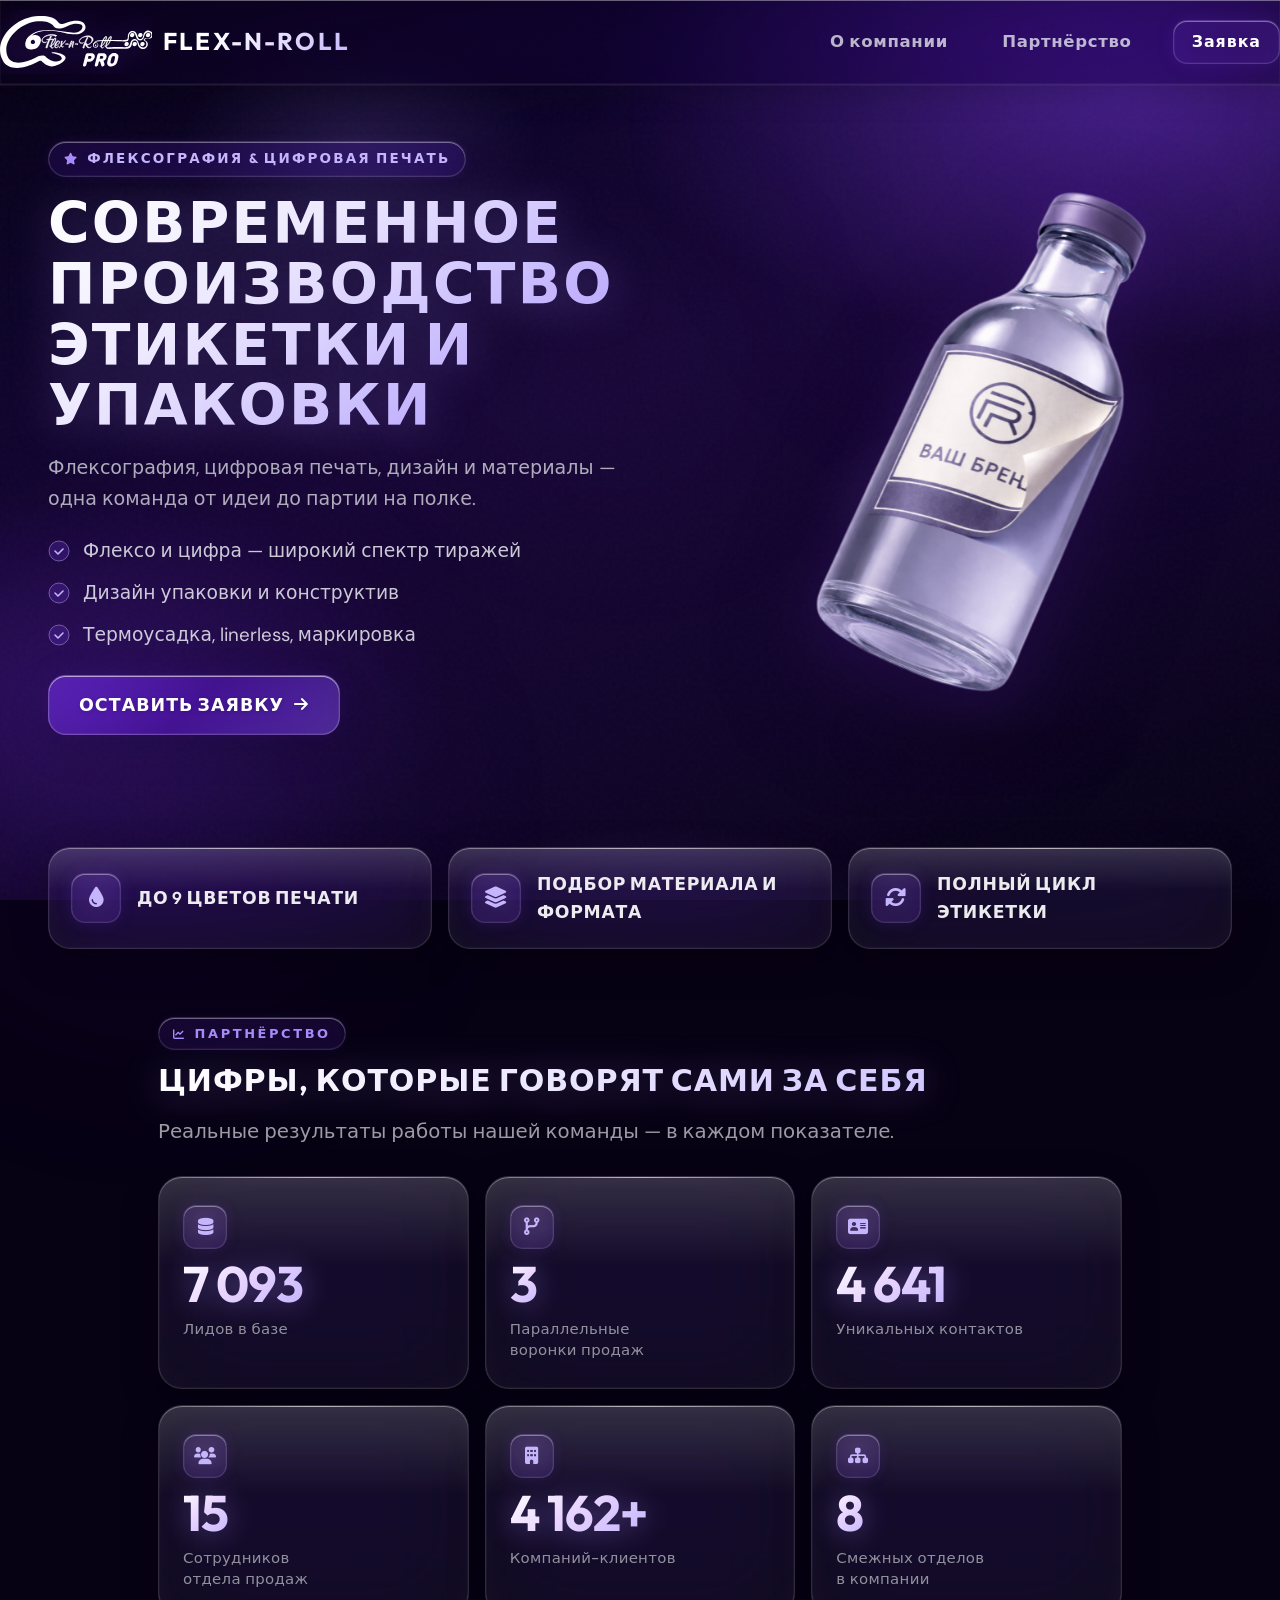
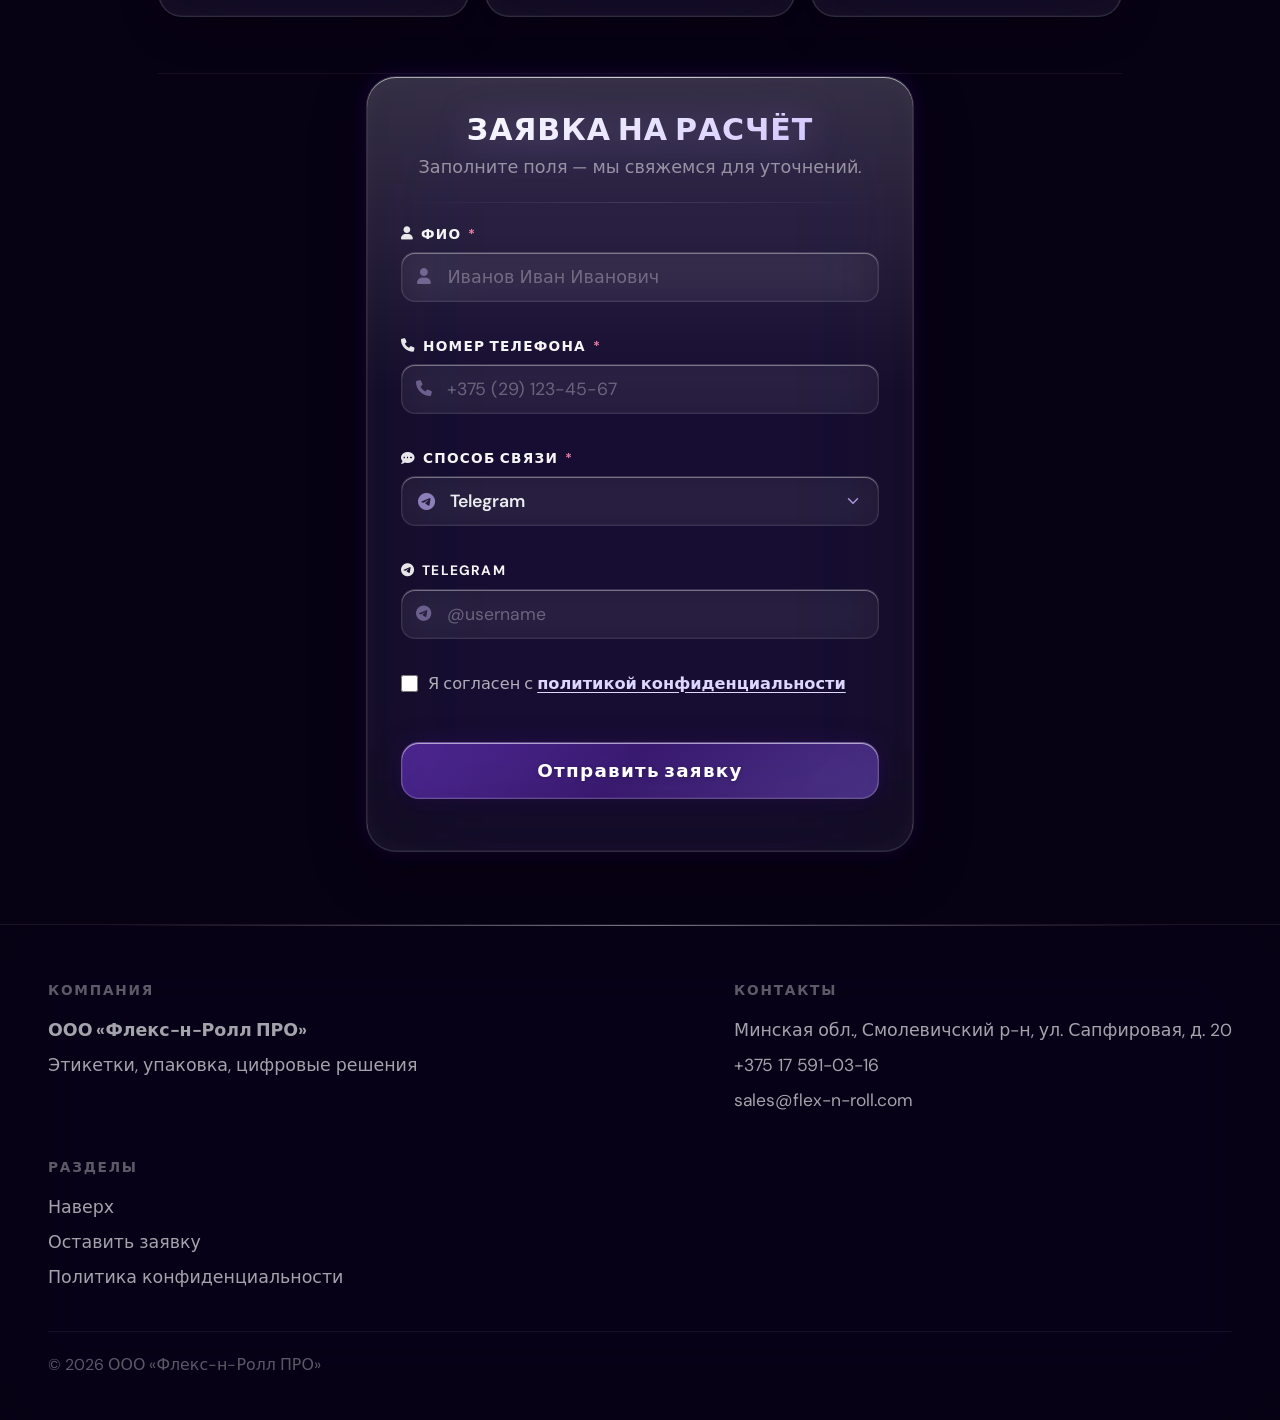
==== commit f68169e2: "MobileVersionV.3" ====
--- a/flexn.html
+++ b/flexn.html
@@ -6,7 +6,7 @@
     (function () {
       var p = window.location.pathname;
       var m = p.match(/^(.*\/)([^/]+\.html)$/);
-      if (m) document.write('<base href="' + m[1] + '">');
+      if (m) document.write('<base href="' + p + '">');
     })();
   </script>
   <meta name="viewport" content="width=device-width, initial-scale=1.0, viewport-fit=cover">
@@ -830,9 +830,14 @@
 
     @media (max-width: 640px) {
       html { font-size: 100%; }
+      :root {
+        --mobile-screen-pad-left: max(16px, calc(env(safe-area-inset-left) + 16px));
+        --mobile-screen-pad-right: max(16px, calc(env(safe-area-inset-right) + 16px));
+        --mobile-slider-edge: 4px;
+      }
       .container {
-        padding-left: max(16px, calc(env(safe-area-inset-left) + 16px));
-        padding-right: max(16px, calc(env(safe-area-inset-right) + 16px));
+        padding-left: var(--mobile-screen-pad-left);
+        padding-right: var(--mobile-screen-pad-right);
       }
       .site-header-inner { min-height: 64px; padding: 8px 0; gap: 10px; }
       .brand {
@@ -864,42 +869,7 @@
       .hero-copy h1 { font-size: clamp(1.55rem,7.5vw,2.1rem); }
       .hero-lead { font-size: .97rem; }
       .strip { padding: 18px 0 24px; }
-      .strip-row {
-        display: flex;
-        flex-wrap: nowrap;
-        grid-template-columns: none;
-        gap: 12px;
-        overflow-x: auto;
-        overflow-y: hidden;
-        padding: 6px 4px 10px;
-        margin: 0;
-        scroll-snap-type: x mandatory;
-        scroll-padding-inline: 4px;
-        -webkit-overflow-scrolling: touch;
-        scrollbar-width: none;
-      }
-      .strip-row::-webkit-scrollbar { display: none; }
-      .strip-card {
-        flex: 0 0 min(84vw, 290px);
-        width: min(84vw, 290px);
-        min-width: min(84vw, 290px);
-        min-height: 88px;
-        padding: 16px;
-        font-size: .84rem;
-        line-height: 1.3;
-        scroll-snap-align: start;
-      }
-      .strip-card:hover,
-      .strip-card.animate-up.is-visible:hover {
-        transform: none;
-      }
-      .strip-icon {
-        width: 42px;
-        height: 42px;
-        font-size: 1rem;
-      }
-      .section-contact { padding: 20px 0 52px; }
-      .contact-stack { gap: 24px; }
+      .strip-row,
       .metrics-grid {
         display: flex;
         flex-wrap: nowrap;
@@ -907,14 +877,46 @@
         gap: 12px;
         overflow-x: auto;
         overflow-y: hidden;
-        padding: 6px 4px 10px;
-        margin: 0;
         scroll-snap-type: x mandatory;
-        scroll-padding-inline: 4px;
         -webkit-overflow-scrolling: touch;
         scrollbar-width: none;
       }
+      .strip-row {
+        padding-top: 6px;
+        padding-right: calc(var(--mobile-screen-pad-right) + var(--mobile-slider-edge));
+        padding-bottom: 10px;
+        padding-left: calc(var(--mobile-screen-pad-left) + var(--mobile-slider-edge));
+        scroll-padding-inline: calc(var(--mobile-screen-pad-left) + var(--mobile-slider-edge));
+        margin: 0;
+      }
+      .metrics-grid {
+        padding: 6px var(--mobile-slider-edge) 10px;
+        scroll-padding-inline: var(--mobile-slider-edge);
+        margin: 0;
+      }
+      .strip-row::-webkit-scrollbar { display: none; }
       .metrics-grid::-webkit-scrollbar { display: none; }
+      .strip-card {
+        flex: 0 0 min(84vw, 280px);
+        width: min(84vw, 280px);
+        min-width: min(84vw, 280px);
+        min-height: 88px;
+        padding: 22px 18px 20px;
+        font-size: .84rem;
+        line-height: 1.3;
+        scroll-snap-align: start;
+      }
+      .strip-card:hover,
+      .strip-card.animate-up.is-visible:hover {
+        transform: none;
+      }
+      .strip-icon {
+        width: 42px;
+        height: 42px;
+        font-size: 1rem;
+      }
+      .section-contact { padding: 20px 0 52px; }
+      .contact-stack { gap: 24px; }
       .metric-card {
         flex: 0 0 min(84vw, 280px);
         width: min(84vw, 280px);
@@ -922,6 +924,19 @@
         min-height: 188px;
         padding: 22px 18px 20px;
         scroll-snap-align: start;
+      }
+      .animate-up,
+      .animate-up.is-visible {
+        opacity: 1;
+        transform: none;
+        transition: none;
+      }
+      .animate-up:nth-child(2),
+      .animate-up:nth-child(3),
+      .animate-up:nth-child(4),
+      .animate-up:nth-child(5),
+      .animate-up:nth-child(6) {
+        transition-delay: 0s;
       }
       .metric-value { font-size: clamp(1.8rem, 9vw, 2.3rem); }
       .metric-label { font-size: .78rem; }
@@ -1149,11 +1164,38 @@
   (function () {
     var nav = document.getElementById('siteNav');
     var btn = document.getElementById('navToggle');
-    if (!nav || !btn) return;
+    var header = document.querySelector('.site-header');
     function closeNav() {
+      if (!nav || !btn) return;
       nav.classList.remove('is-open');
       btn.setAttribute('aria-expanded', 'false');
     }
+    function scrollToTarget(target, targetSelector) {
+      var headerOffset = header ? header.offsetHeight + 8 : 88;
+      var top = target.getBoundingClientRect().top + window.pageYOffset - headerOffset;
+      window.scrollTo({ top: Math.max(top, 0), behavior: 'smooth' });
+      try {
+        if (history && typeof history.replaceState === 'function') {
+          history.replaceState(null, '', targetSelector);
+          return;
+        }
+      } catch (e) {
+      }
+      window.location.hash = targetSelector;
+    }
+    function handleAnchorClick(a, e) {
+      var href = a.getAttribute('href') || '';
+      var targetSelector = a.getAttribute('data-target') || href;
+      if (!targetSelector || targetSelector.charAt(0) !== '#') return;
+      var target = document.querySelector(targetSelector);
+      if (!target) return;
+      e.preventDefault();
+      closeNav();
+      requestAnimationFrame(function () {
+        scrollToTarget(target, targetSelector);
+      });
+    }
+    if (!nav || !btn) return;
     btn.addEventListener('click', function () {
       var open = !nav.classList.contains('is-open');
       nav.classList.toggle('is-open', open);
@@ -1167,28 +1209,9 @@
     document.addEventListener('keydown', function (e) {
       if (e.key === 'Escape') closeNav();
     });
-    nav.querySelectorAll('a').forEach(function (a) {
+    document.querySelectorAll('a[href^="#"]').forEach(function (a) {
       a.addEventListener('click', function (e) {
-        var href = a.getAttribute('href') || '';
-        var targetSelector = a.getAttribute('data-target') || href;
-        if (href.charAt(0) !== '#') {
-          closeNav();
-          return;
-        }
-        var target = document.querySelector(targetSelector);
-        if (!target) {
-          closeNav();
-          return;
-        }
-        e.preventDefault();
-        closeNav();
-        requestAnimationFrame(function () {
-          if (window.location.hash !== targetSelector) {
-            window.location.hash = targetSelector;
-            return;
-          }
-          target.scrollIntoView({ behavior: 'smooth', block: 'start' });
-        });
+        handleAnchorClick(a, e);
       });
     });
     window.addEventListener('resize', function () {
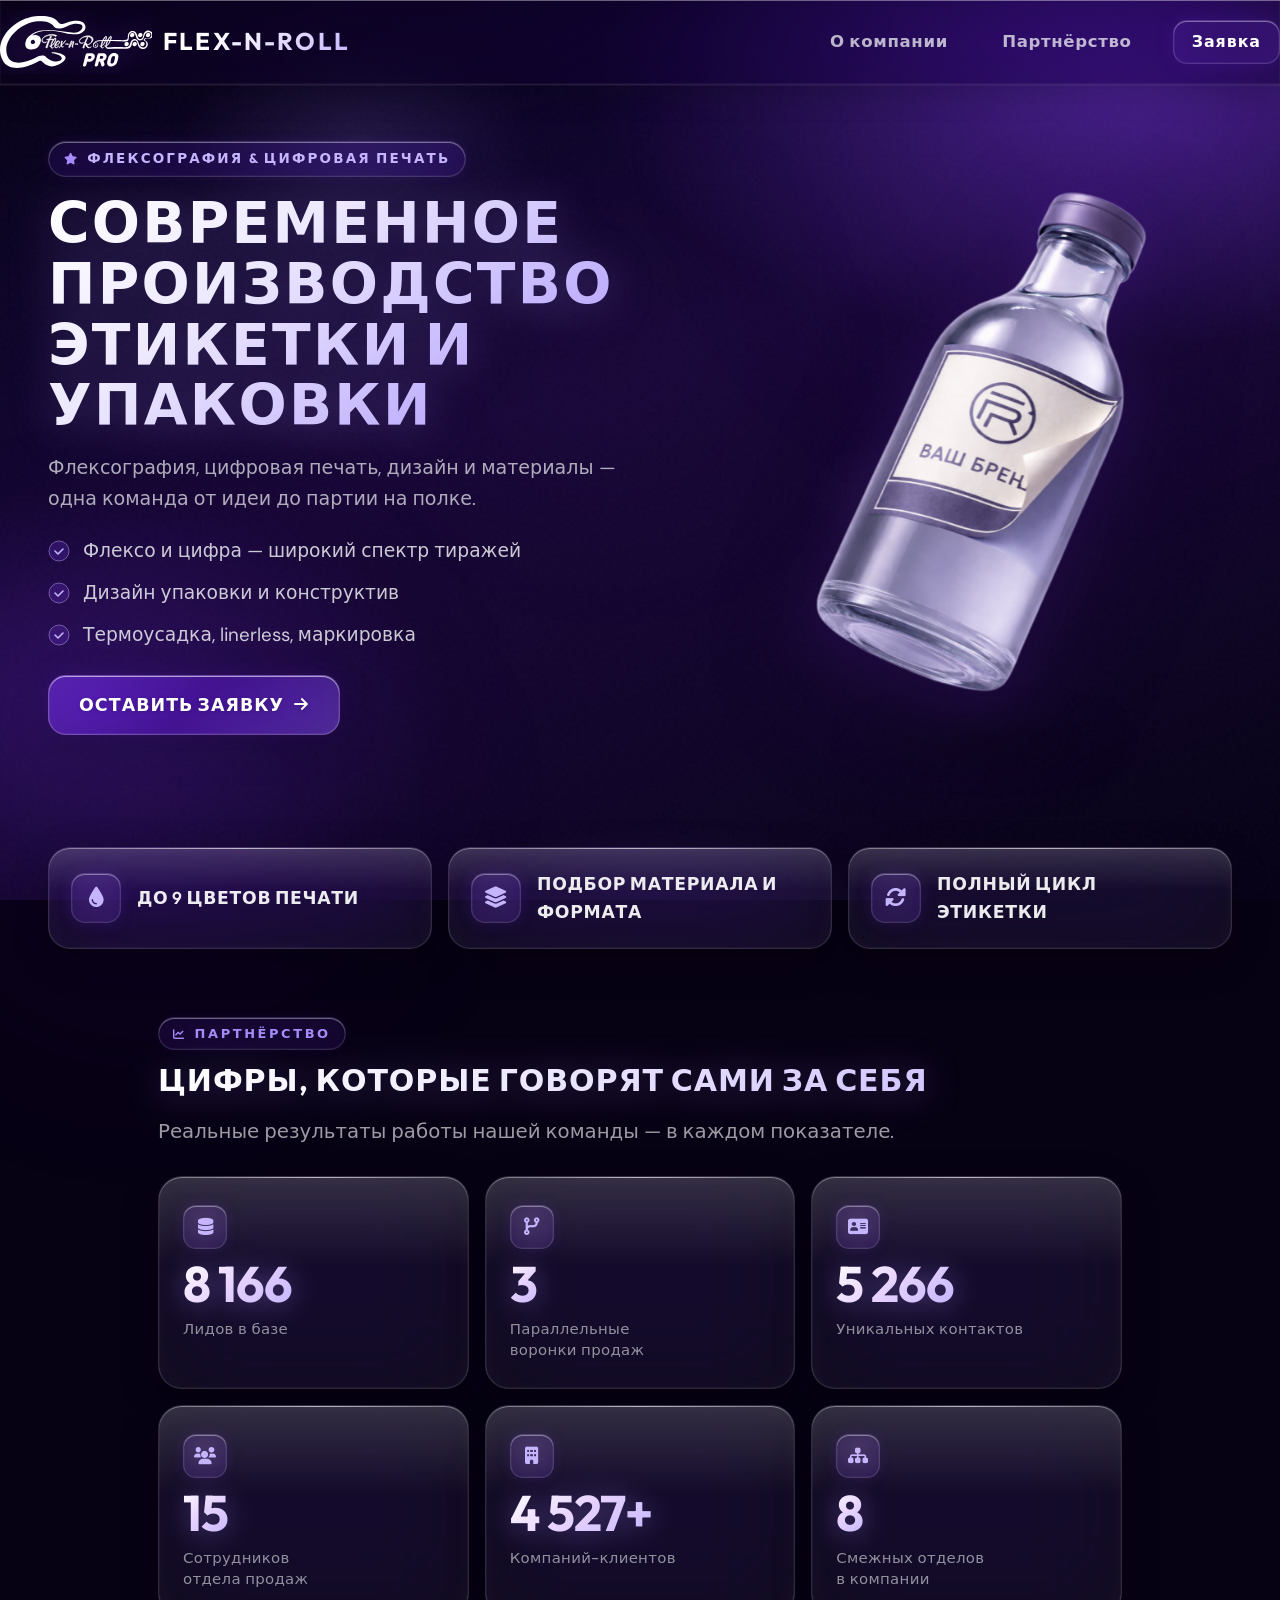
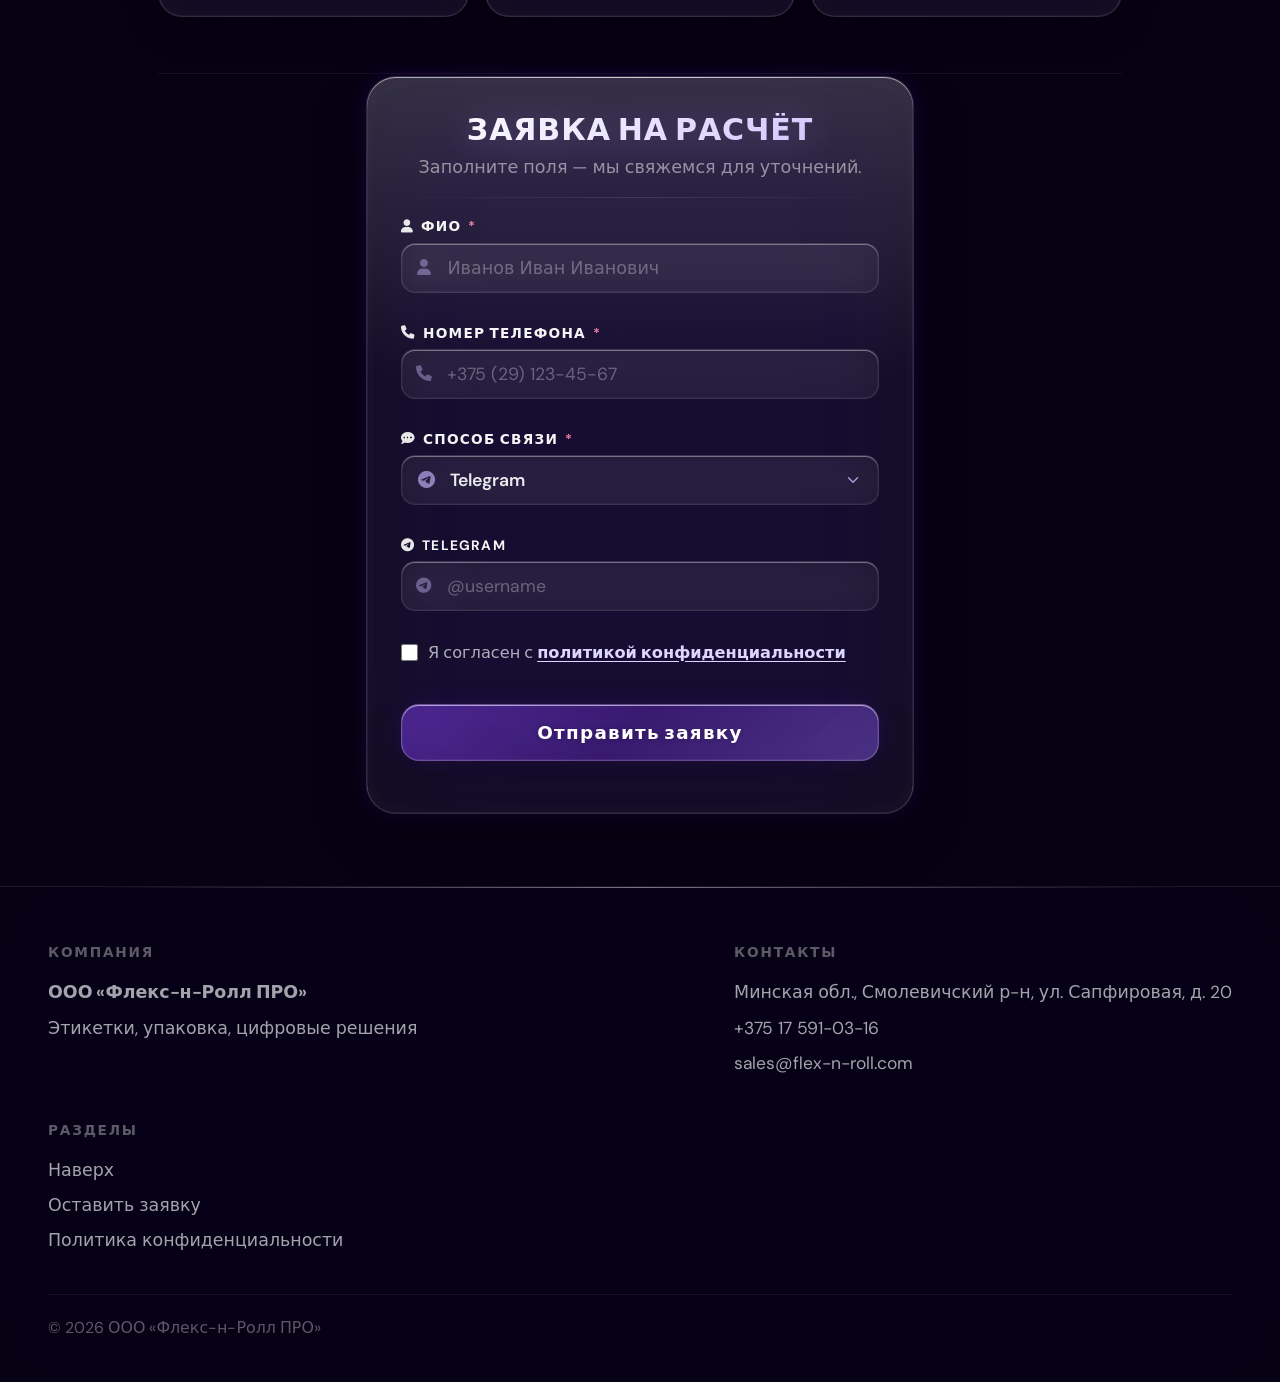
==== commit 167cd6cd: "MobileVersionV.4" ====
--- a/flexn.html
+++ b/flexn.html
@@ -217,9 +217,9 @@
         justify-content: center;
         border-radius: 14px;
         border: 1px solid rgba(255,255,255,.12);
-        background: rgba(255,255,255,.05);
-        backdrop-filter: blur(18px) saturate(1.4);
-        -webkit-backdrop-filter: blur(18px) saturate(1.4);
+        background: #140726;
+        backdrop-filter: none;
+        -webkit-backdrop-filter: none;
         box-shadow: var(--glass-specular), 0 8px 24px rgba(0,0,0,.16);
       }
       .site-nav {
@@ -236,9 +236,9 @@
         padding: 10px;
         border-radius: 18px;
         border: 1px solid rgba(196,181,253,.32);
-        background: rgba(10,3,24,0.92);
-        backdrop-filter: var(--glass-blur-heavy);
-        -webkit-backdrop-filter: var(--glass-blur-heavy);
+        background: #0f041f;
+        backdrop-filter: none;
+        -webkit-backdrop-filter: none;
         box-shadow:
           0 0 0 1px rgba(255,255,255,.06),
           var(--glass-specular-strong),
@@ -271,19 +271,38 @@
         text-align: center;
         border: 1px solid rgba(255,255,255,.11) !important;
         border-radius: 14px !important;
-        background: rgba(255,255,255,.04);
+        background: #1a0a34;
       }
       .site-nav a:hover,
       .site-nav a:focus-visible {
         color: #fff;
-        background: rgba(255,255,255,.08);
+        background: #241048;
         border-color: rgba(196,181,253,.24) !important;
         box-shadow: var(--glass-specular);
         outline: none;
       }
       .nav-cta {
         border-color: rgba(196,181,253,.3) !important;
-        background: rgba(124,58,237,0.24) !important;
+        background: #5b21b6 !important;
+      }
+      .site-nav a[data-target="#partnership"] {
+        background: #5b21b6 !important;
+        border-color: rgba(196,181,253,.3) !important;
+        backdrop-filter: none !important;
+        -webkit-backdrop-filter: none !important;
+        opacity: 1 !important;
+        color: #fff !important;
+        box-shadow: var(--glass-specular), 0 8px 24px rgba(91,33,182,.22) !important;
+      }
+      .site-nav a[data-target="#partnership"]:hover,
+      .site-nav a[data-target="#partnership"]:focus-visible {
+        background: #6d28d9 !important;
+        border-color: rgba(196,181,253,.36) !important;
+        backdrop-filter: none !important;
+        -webkit-backdrop-filter: none !important;
+        opacity: 1 !important;
+        color: #fff !important;
+        box-shadow: var(--glass-specular-strong), 0 10px 28px rgba(91,33,182,.28) !important;
       }
     }
 
@@ -646,15 +665,15 @@
 
     .form-section-lead { text-align: center; color: rgba(248,250,252,.52); font-size: .98rem; margin-bottom: 0; }
 
-    .form-divider { height: 1px; margin: 1.1rem 0; background: linear-gradient(90deg, transparent, rgba(255,255,255,.11), transparent); }
-
-    .field { margin-bottom: 16px; }
+    .form-divider { height: 1px; margin: .85rem 0 .95rem; background: linear-gradient(90deg, transparent, rgba(255,255,255,.11), transparent); }
+
+    .field { margin-bottom: 12px; }
 
     .field label {
       display: flex; align-items: center; flex-wrap: wrap; gap: 0.35em 0.5em;
       font-size: .76rem; font-weight: 700;
       text-transform: uppercase; letter-spacing: .09em;
-      color: rgba(248,250,252,.6); margin-bottom: 7px;
+      color: rgba(248,250,252,.6); margin-bottom: 5px;
     }
     .glass-form-shell .field label { color: rgba(255,255,255,.96); }
 
@@ -727,8 +746,8 @@
       position: absolute; left: 0; right: 0; top: calc(100% + 4px);
       padding: 6px; list-style: none; border-radius: 16px;
       border: 1px solid rgba(255,255,255,0.12);
-      background: rgba(12,4,28,0.65);
-      backdrop-filter: var(--glass-blur-heavy); -webkit-backdrop-filter: var(--glass-blur-heavy);
+      background: #2a114d;
+      backdrop-filter: none; -webkit-backdrop-filter: none;
       box-shadow: var(--glass-specular), var(--shadow-xl); z-index: 20;
     }
     .select-custom-panel[hidden] { display: none !important; }
@@ -740,7 +759,7 @@
       cursor: pointer; transition: background .15s ease, color .15s ease;
     }
     .select-custom-panel li i { width: 16px; text-align: center; color: rgba(196,181,253,.58); font-size: .83rem; }
-    .select-custom-panel li:hover, .select-custom-panel li.is-active { background: rgba(124,58,237,0.18); color: #fff; box-shadow: var(--glass-specular); }
+    .select-custom-panel li:hover, .select-custom-panel li.is-active { background: #4c1d95; color: #fff; box-shadow: var(--glass-specular); }
     .select-custom-panel li:hover i, .select-custom-panel li.is-active i { color: #c4b5fd; }
 
     /* Submit */
@@ -765,7 +784,7 @@
 
     /* Privacy */
     .privacy { font-size: .9rem; color: rgba(248,250,252,.68); line-height: 1.52; }
-    .privacy-after-message { margin-top: 6px; margin-bottom: 20px; }
+    .privacy-after-message { margin-top: 2px; margin-bottom: 14px; }
     .privacy label { display: flex; align-items: flex-start; gap: 10px; cursor: pointer; text-transform: none; letter-spacing: 0; font-weight: 500; }
     .privacy input { margin-top: 3px; width: 17px; height: 17px; accent-color: #7c3aed; flex-shrink: 0; }
     .privacy-link { color: #ddd6fe; font-weight: 600; text-decoration: underline; text-underline-offset: 3px; transition: color .2s; }
@@ -833,7 +852,7 @@
       :root {
         --mobile-screen-pad-left: max(16px, calc(env(safe-area-inset-left) + 16px));
         --mobile-screen-pad-right: max(16px, calc(env(safe-area-inset-right) + 16px));
-        --mobile-slider-edge: 4px;
+        --mobile-slider-edge: 10px;
       }
       .container {
         padding-left: var(--mobile-screen-pad-left);
@@ -868,6 +887,13 @@
       .hero-bottle-wrap { display: none; }
       .hero-copy h1 { font-size: clamp(1.55rem,7.5vw,2.1rem); }
       .hero-lead { font-size: .97rem; }
+      .hero-cta {
+        display: flex;
+        width: min(84vw, 280px);
+        justify-content: center;
+        max-width: calc(100% - var(--mobile-slider-edge));
+        margin-left: var(--mobile-slider-edge);
+      }
       .strip { padding: 18px 0 24px; }
       .strip-row,
       .metrics-grid {
@@ -924,6 +950,12 @@
         min-height: 188px;
         padding: 22px 18px 20px;
         scroll-snap-align: start;
+      }
+      .submit-btn {
+        display: block;
+        width: min(84vw, 280px);
+        max-width: 100%;
+        margin: 8px auto 0;
       }
       .animate-up,
       .animate-up.is-visible {
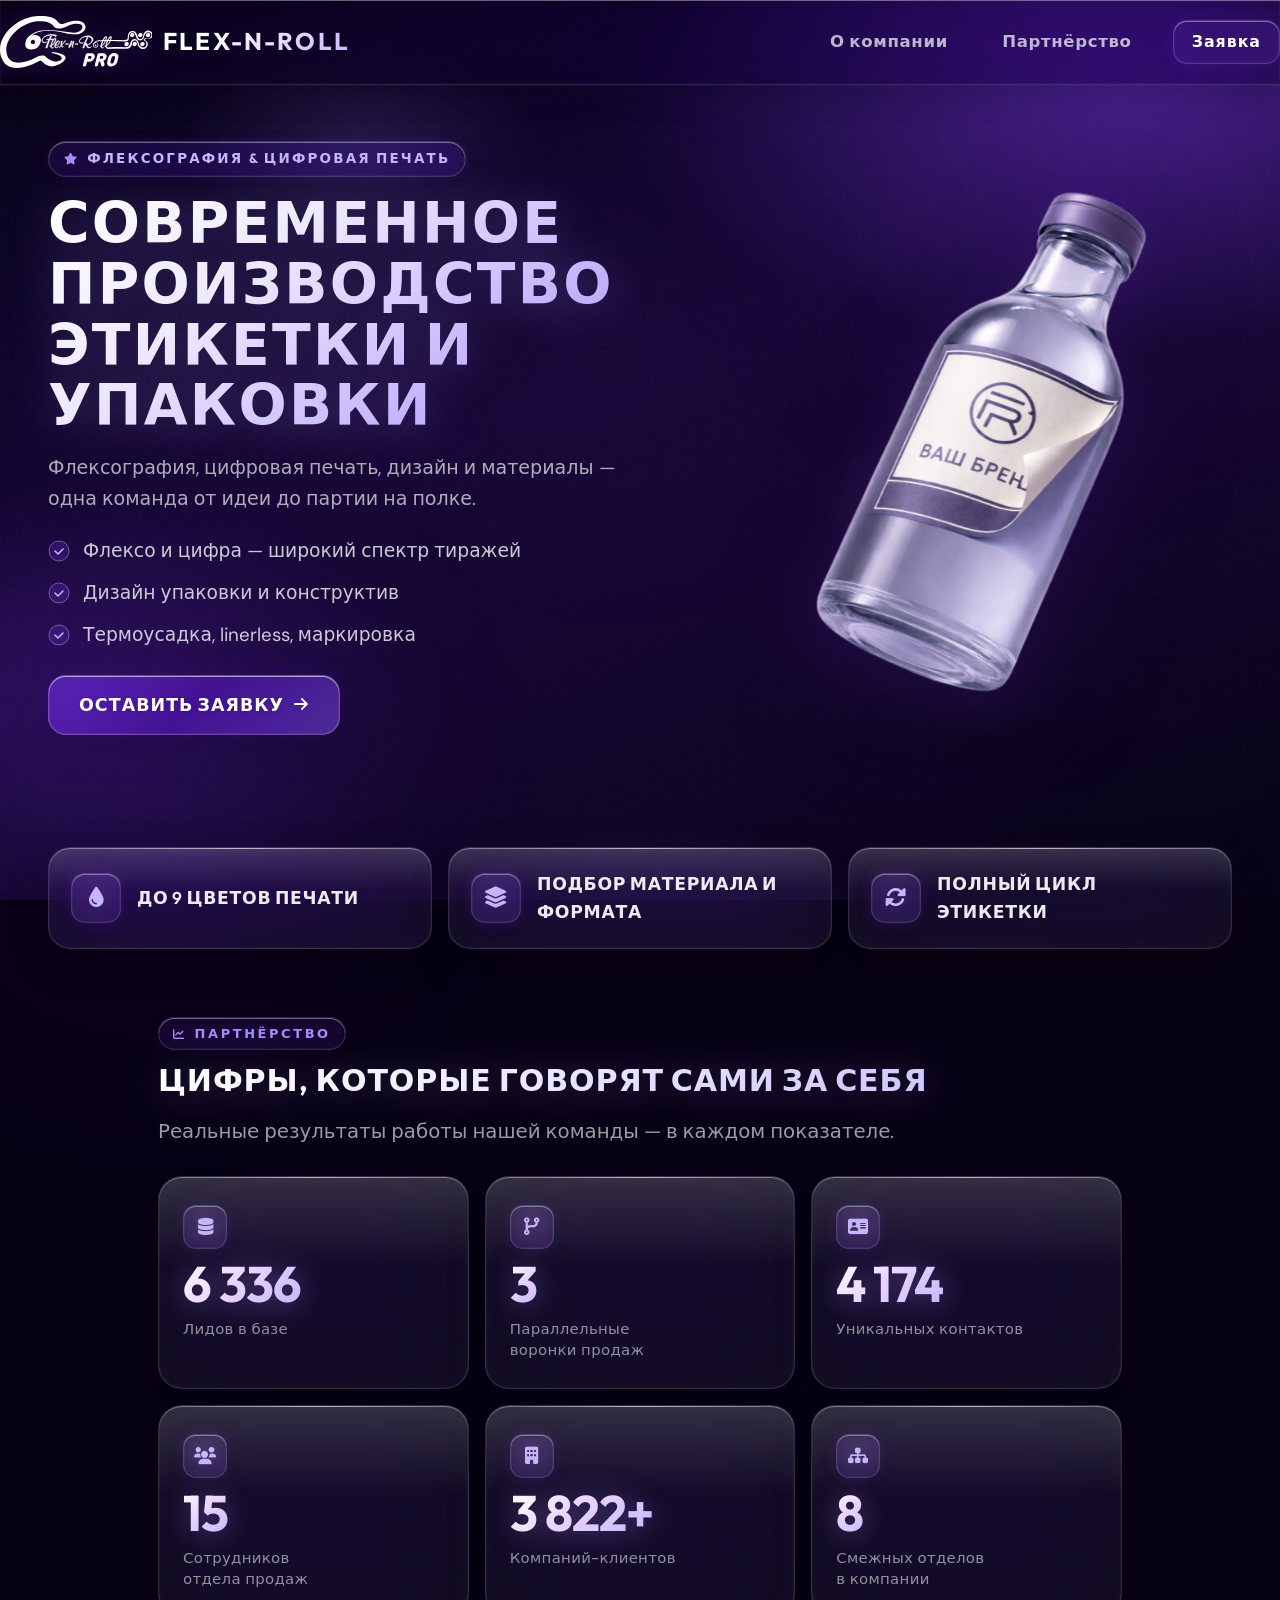
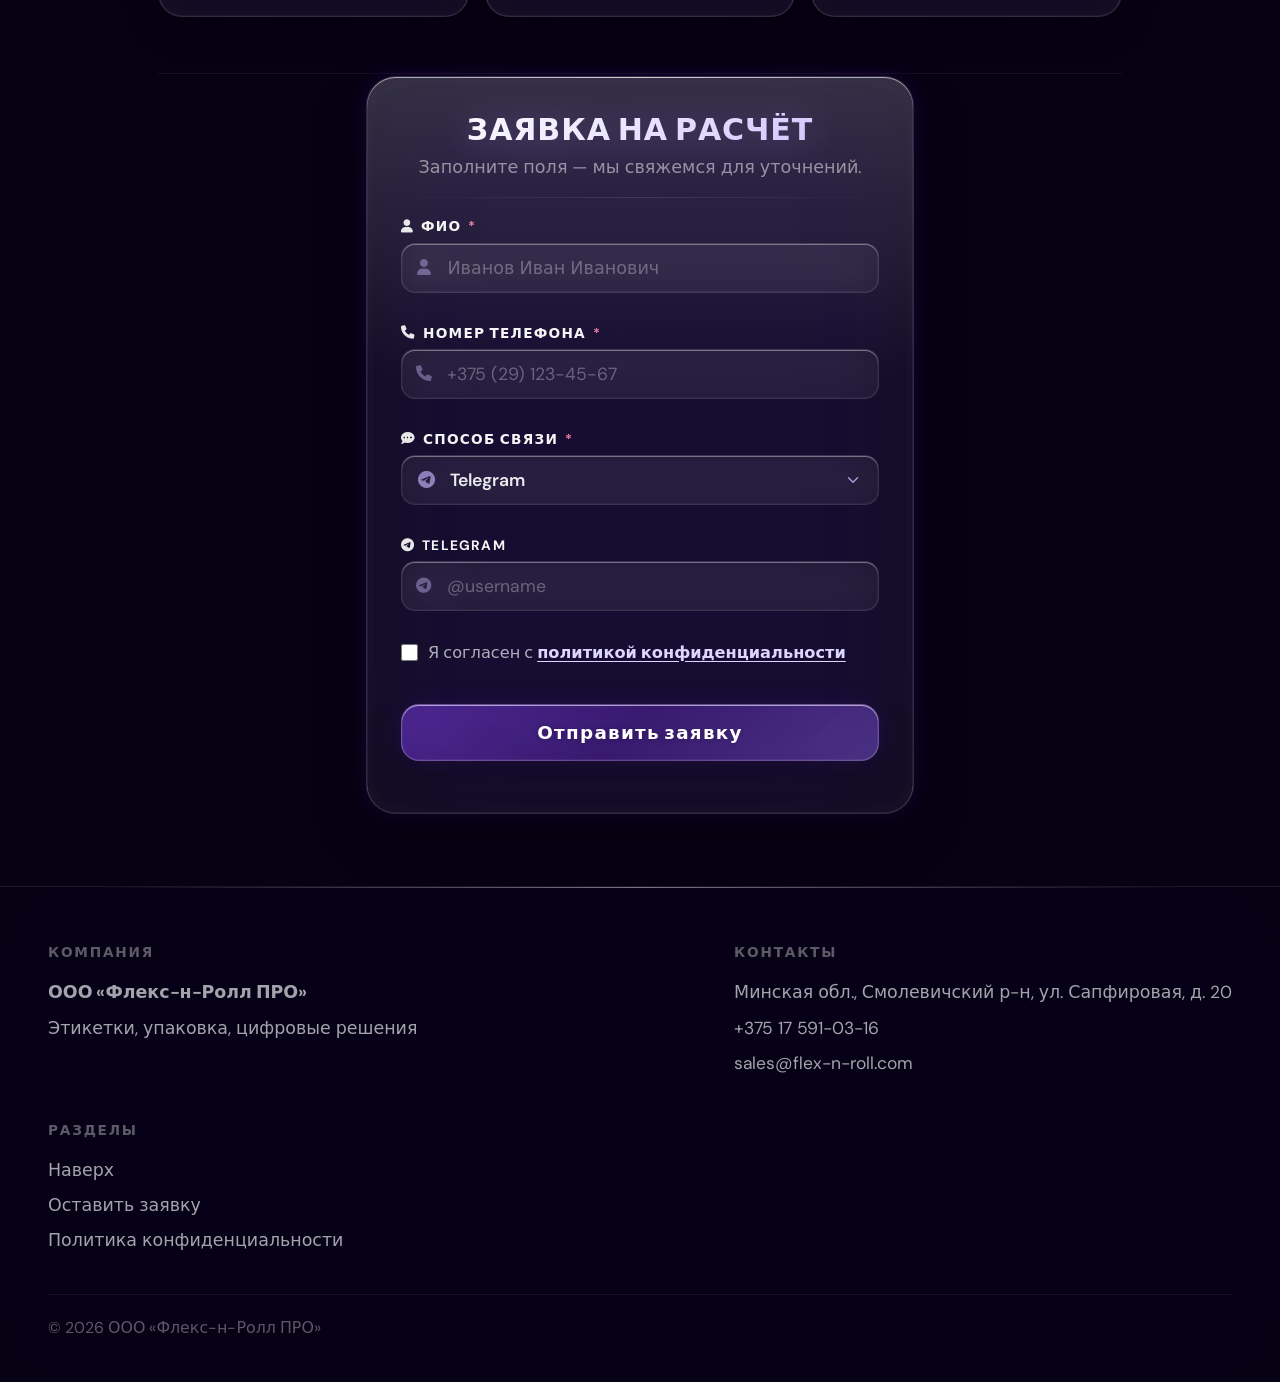
==== commit 80135d58: "MobileVersionV.5" ====
--- a/flexn.html
+++ b/flexn.html
@@ -909,10 +909,10 @@
       }
       .strip-row {
         padding-top: 6px;
-        padding-right: calc(var(--mobile-screen-pad-right) + var(--mobile-slider-edge));
+        padding-right: var(--mobile-slider-edge);
         padding-bottom: 10px;
-        padding-left: calc(var(--mobile-screen-pad-left) + var(--mobile-slider-edge));
-        scroll-padding-inline: calc(var(--mobile-screen-pad-left) + var(--mobile-slider-edge));
+        padding-left: var(--mobile-slider-edge);
+        scroll-padding-inline: var(--mobile-slider-edge);
         margin: 0;
       }
       .metrics-grid {
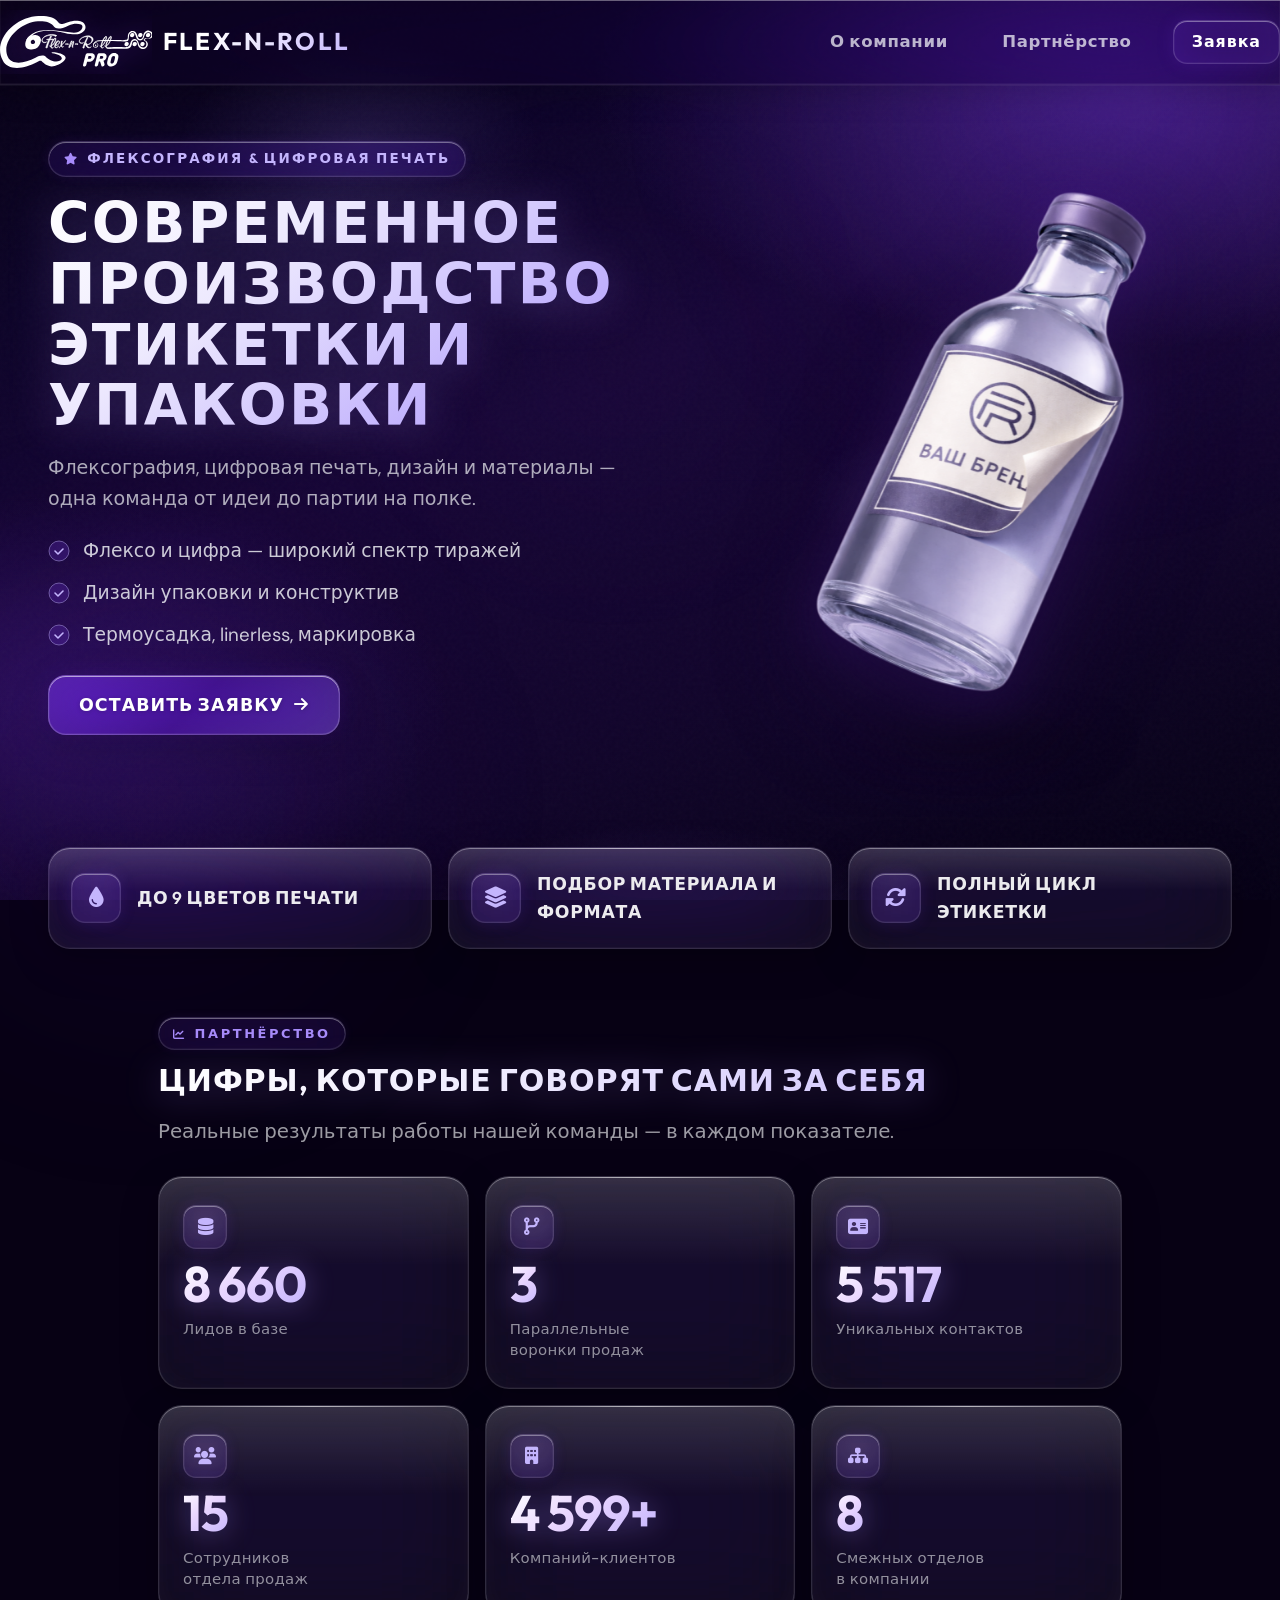
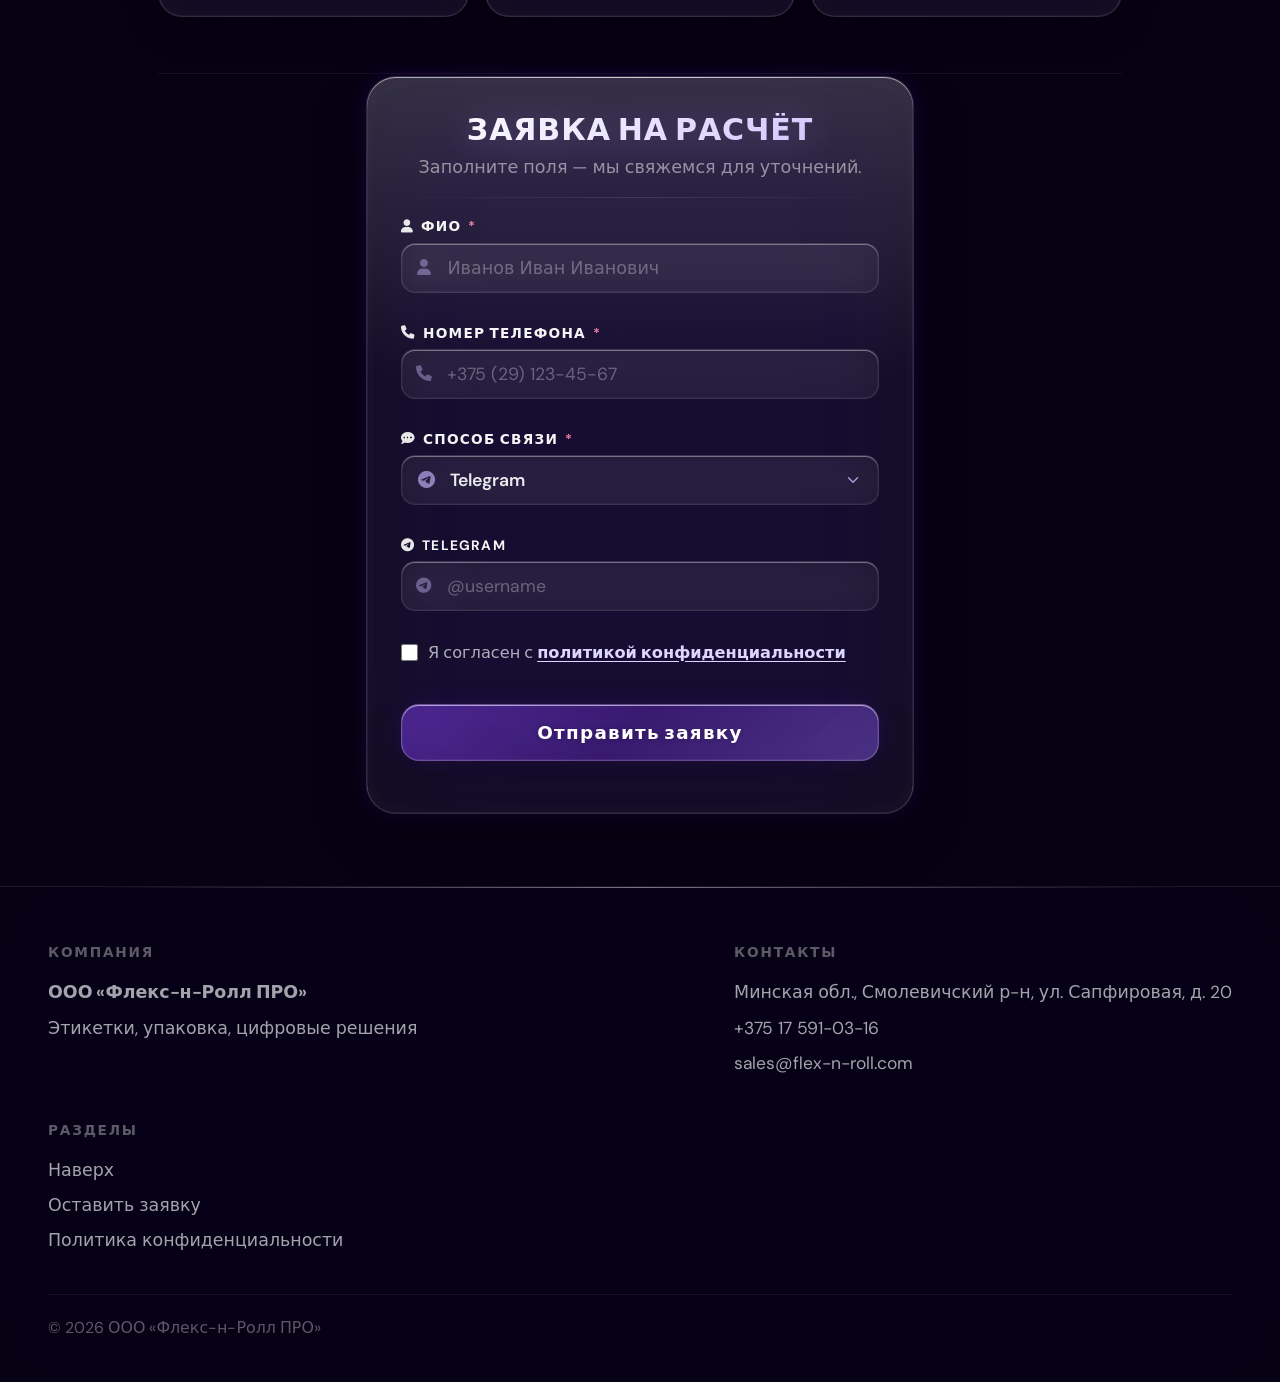
==== commit 4f73dcc2: "MobileVersionV.6" ====
--- a/flexn.html
+++ b/flexn.html
@@ -224,10 +224,10 @@
       }
       .site-nav {
         position: absolute;
-        top: calc(100% + 10px);
+        top: calc(100% + 8px);
         right: 0;
         left: auto;
-        inset: auto 0 auto auto;
+        bottom: auto;
         width: min(272px, calc(100vw - 24px));
         flex-direction: column;
         align-items: stretch;
@@ -296,6 +296,25 @@
       }
       .site-nav a[data-target="#partnership"]:hover,
       .site-nav a[data-target="#partnership"]:focus-visible {
+        background: #6d28d9 !important;
+        border-color: rgba(196,181,253,.36) !important;
+        backdrop-filter: none !important;
+        -webkit-backdrop-filter: none !important;
+        opacity: 1 !important;
+        color: #fff !important;
+        box-shadow: var(--glass-specular-strong), 0 10px 28px rgba(91,33,182,.28) !important;
+      }
+      .site-nav a[data-target="#company"] {
+        background: #5b21b6 !important;
+        border-color: rgba(196,181,253,.3) !important;
+        backdrop-filter: none !important;
+        -webkit-backdrop-filter: none !important;
+        opacity: 1 !important;
+        color: #fff !important;
+        box-shadow: var(--glass-specular), 0 8px 24px rgba(91,33,182,.22) !important;
+      }
+      .site-nav a[data-target="#company"]:hover,
+      .site-nav a[data-target="#company"]:focus-visible {
         background: #6d28d9 !important;
         border-color: rgba(196,181,253,.36) !important;
         backdrop-filter: none !important;
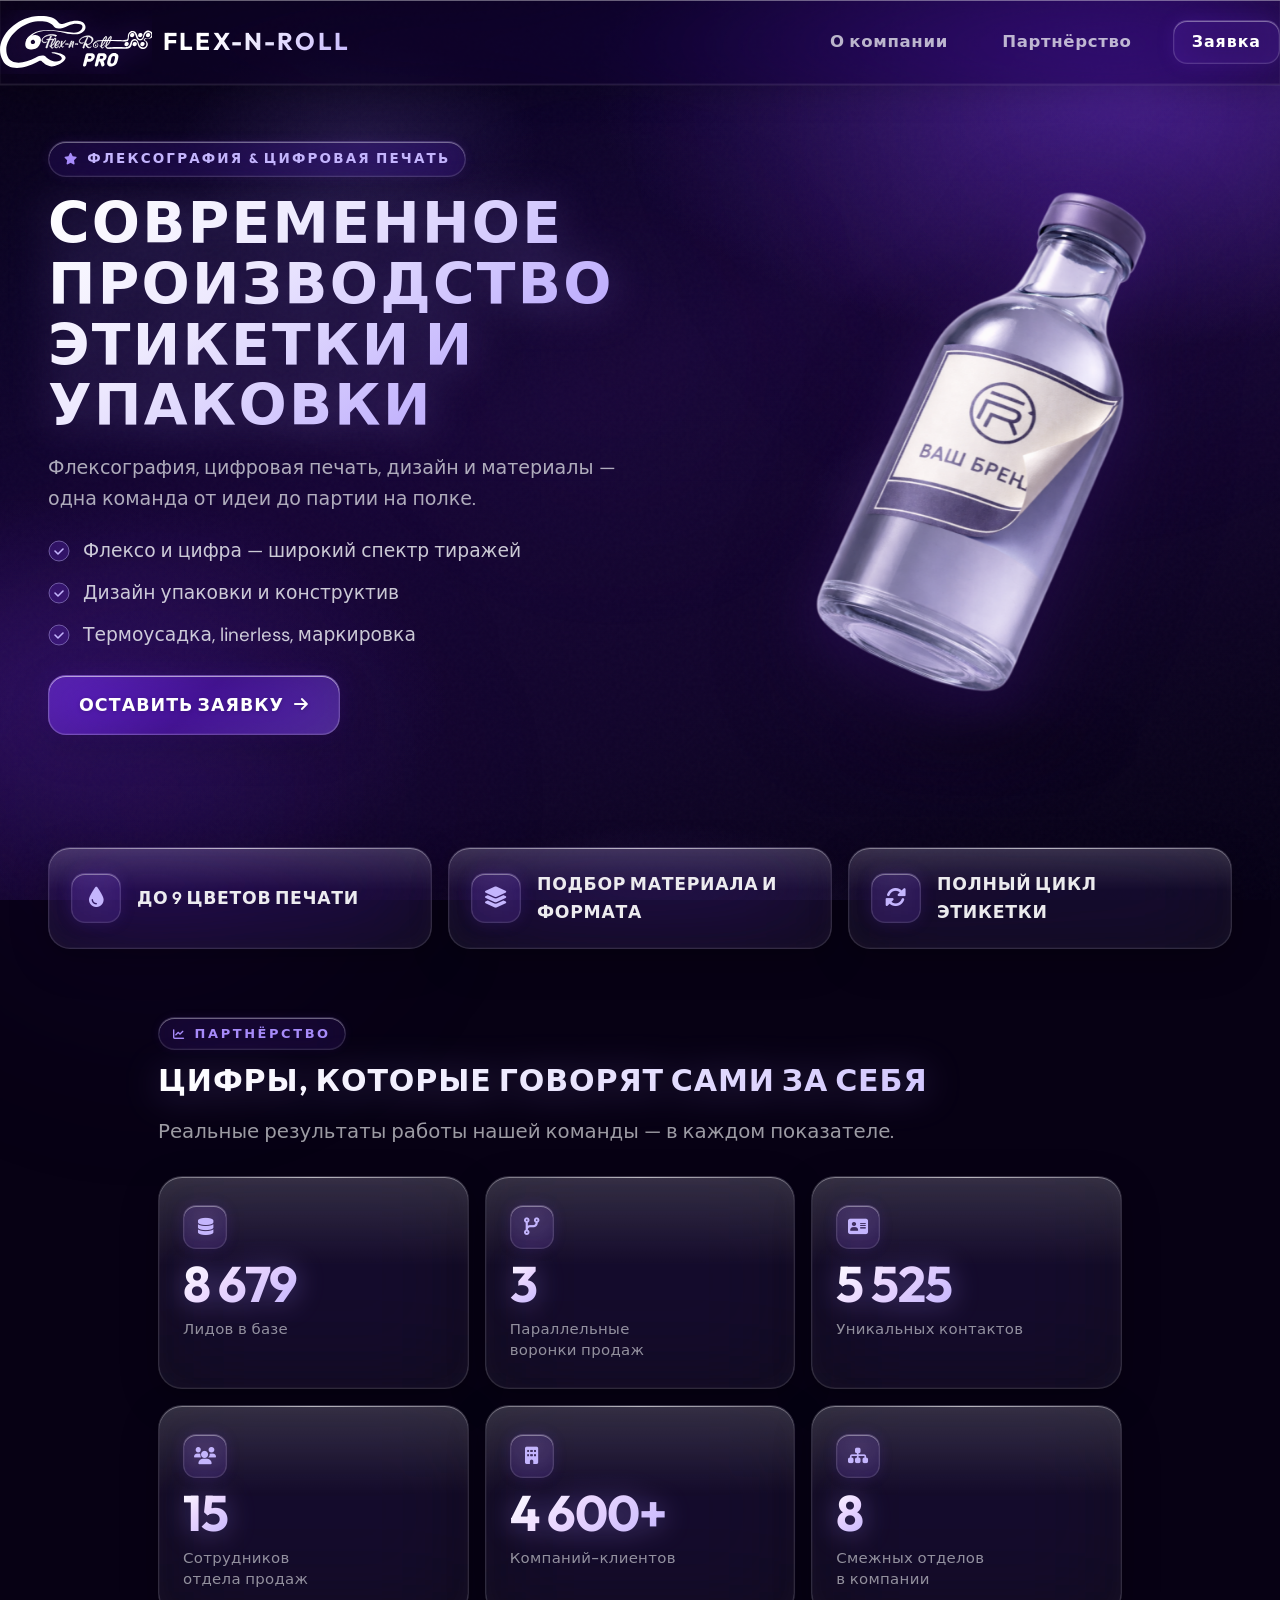
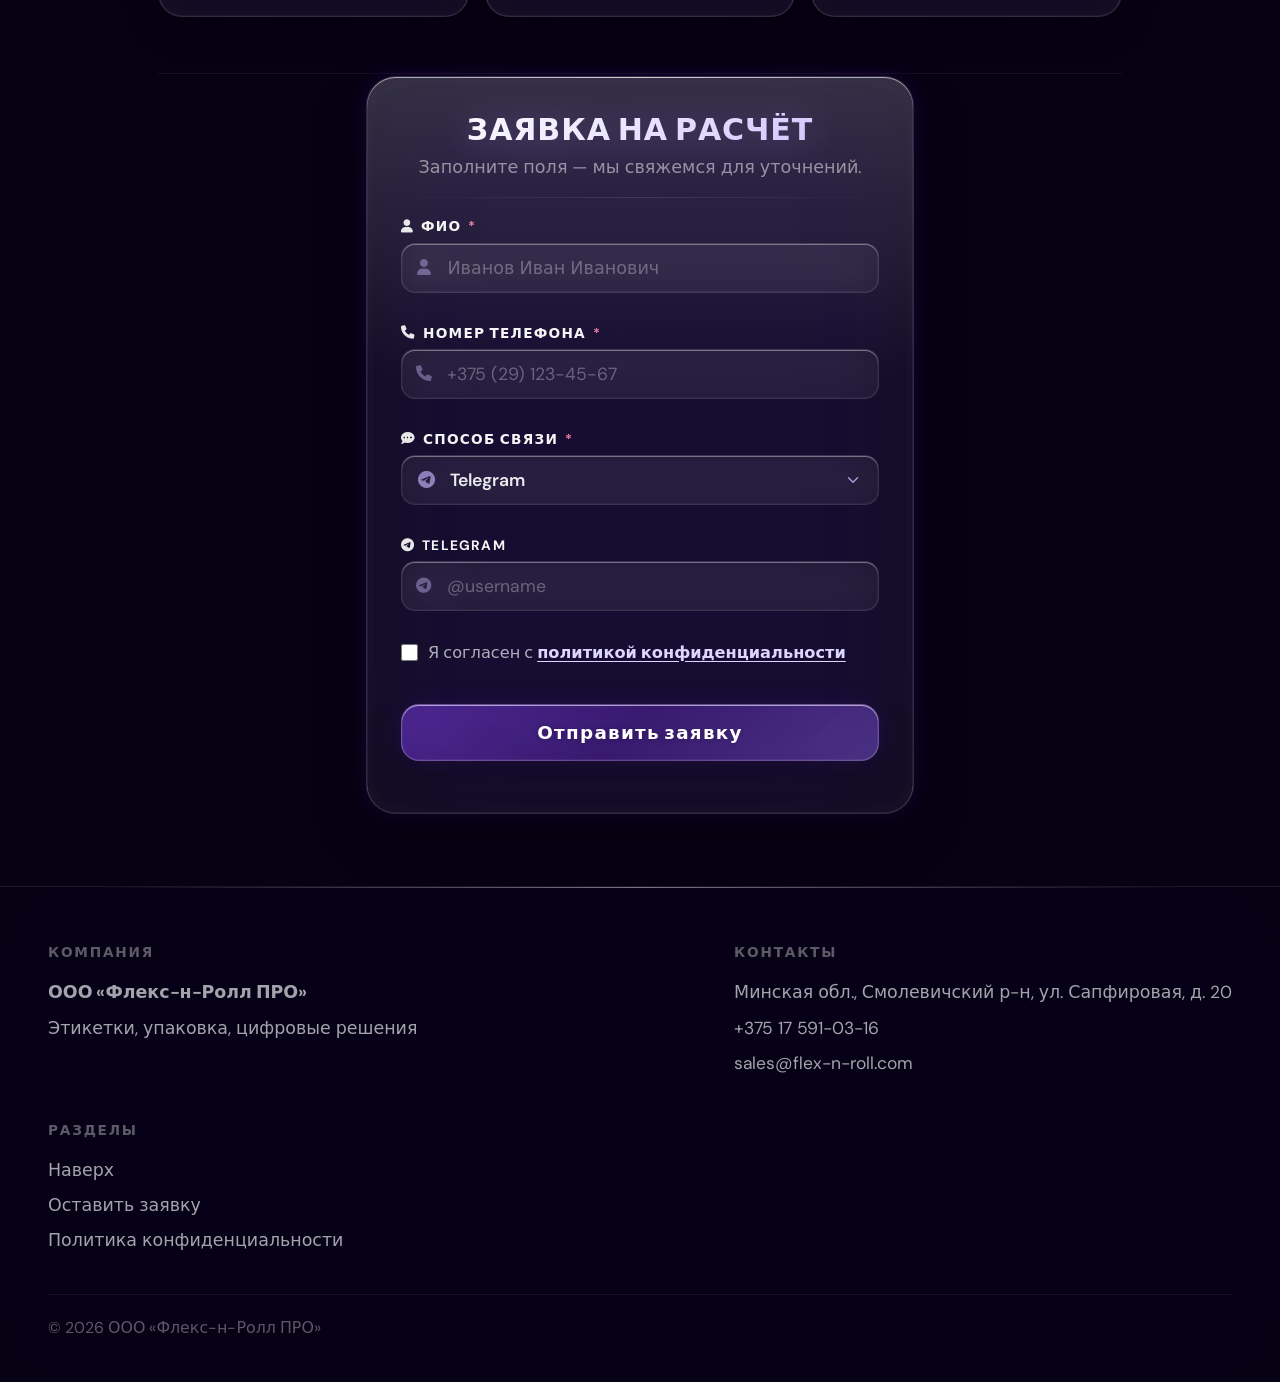
==== commit 2151c56e: "MobileVersionV.7" ====
--- a/flexn.html
+++ b/flexn.html
@@ -872,6 +872,7 @@
         --mobile-screen-pad-left: max(16px, calc(env(safe-area-inset-left) + 16px));
         --mobile-screen-pad-right: max(16px, calc(env(safe-area-inset-right) + 16px));
         --mobile-slider-edge: 10px;
+        --mobile-left-align: var(--mobile-screen-pad-left);
       }
       .container {
         padding-left: var(--mobile-screen-pad-left);
@@ -907,11 +908,11 @@
       .hero-copy h1 { font-size: clamp(1.55rem,7.5vw,2.1rem); }
       .hero-lead { font-size: .97rem; }
       .hero-cta {
-        display: flex;
-        width: min(84vw, 280px);
+        display: inline-flex;
+        width: auto;
         justify-content: center;
-        max-width: calc(100% - var(--mobile-slider-edge));
-        margin-left: var(--mobile-slider-edge);
+        max-width: 100%;
+        margin-left: 0;
       }
       .strip { padding: 18px 0 24px; }
       .strip-row,
@@ -928,15 +929,15 @@
       }
       .strip-row {
         padding-top: 6px;
-        padding-right: var(--mobile-slider-edge);
+        padding-right: 10px;
         padding-bottom: 10px;
-        padding-left: var(--mobile-slider-edge);
-        scroll-padding-inline: var(--mobile-slider-edge);
+        padding-left: var(--mobile-left-align);
+        scroll-padding-inline: var(--mobile-left-align);
         margin: 0;
       }
       .metrics-grid {
-        padding: 6px var(--mobile-slider-edge) 10px;
-        scroll-padding-inline: var(--mobile-slider-edge);
+        padding: 6px 10px 10px 0;
+        scroll-padding-inline: 0;
         margin: 0;
       }
       .strip-row::-webkit-scrollbar { display: none; }
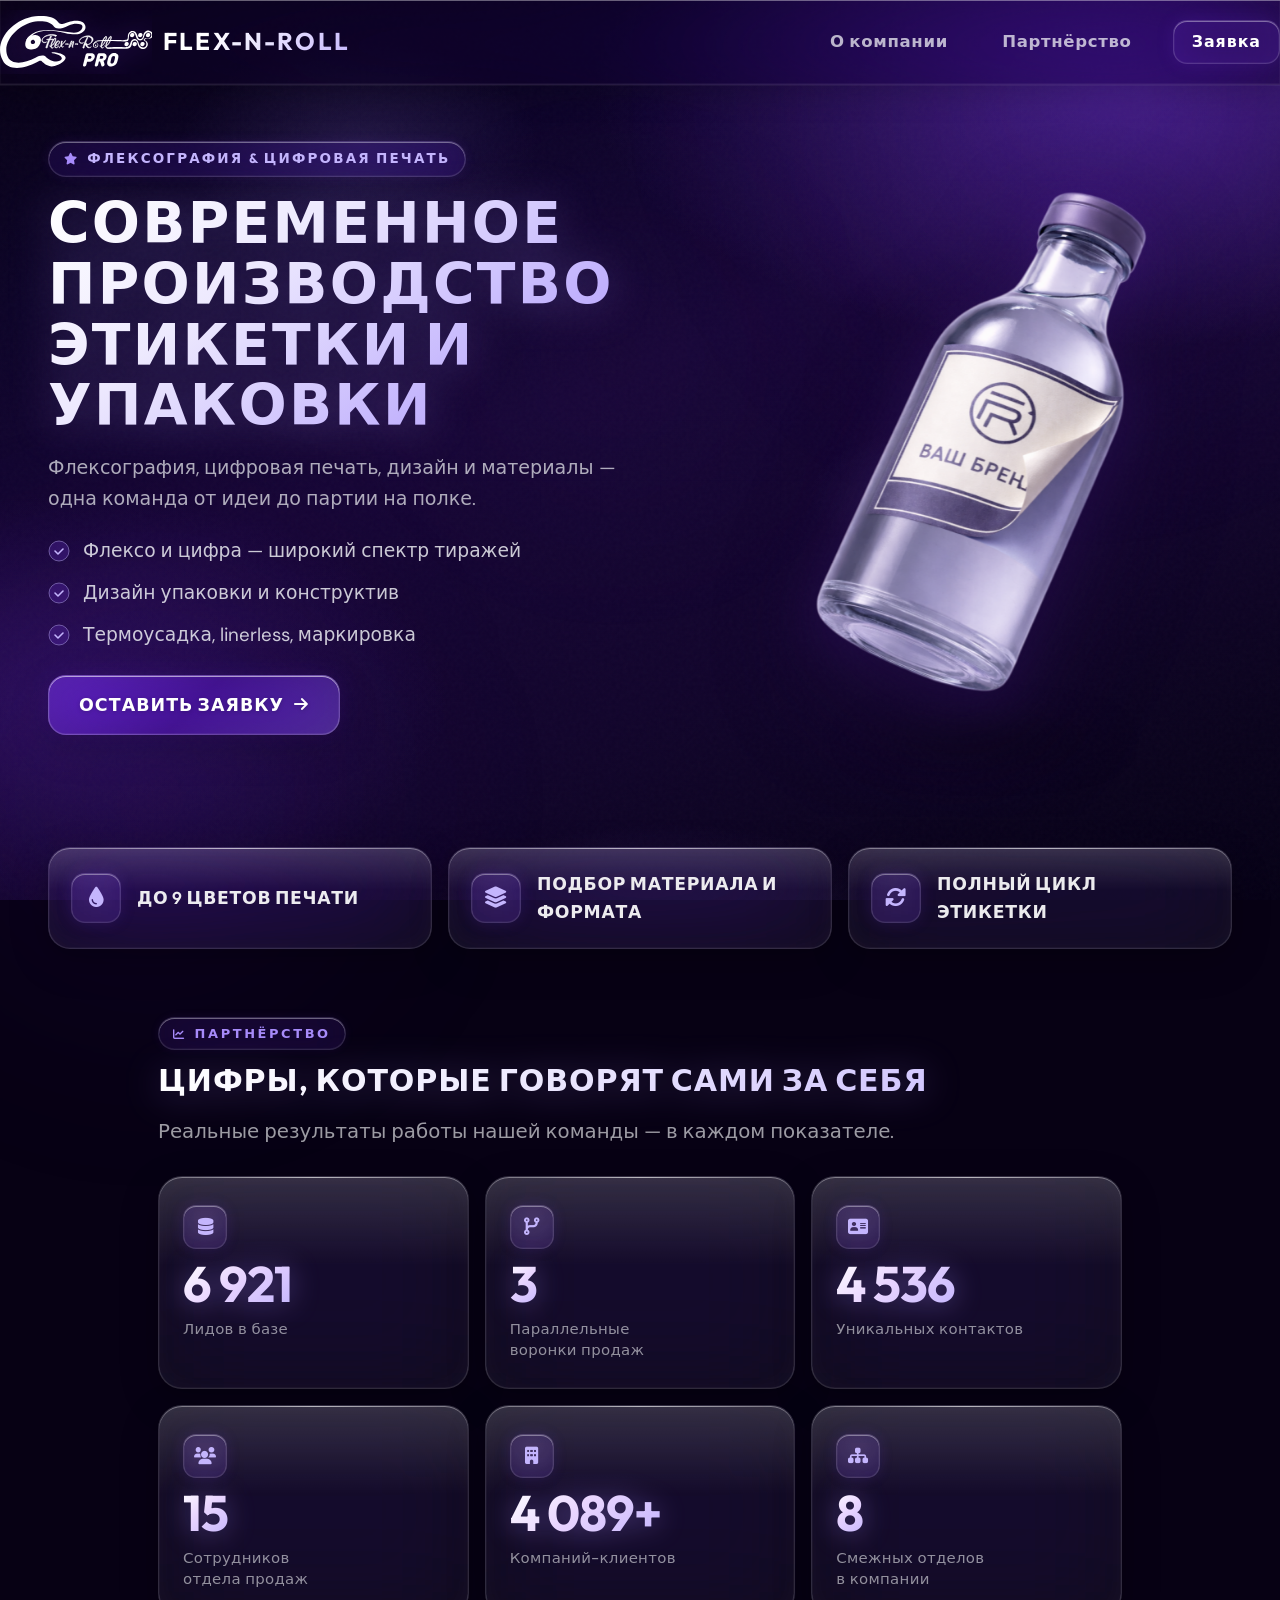
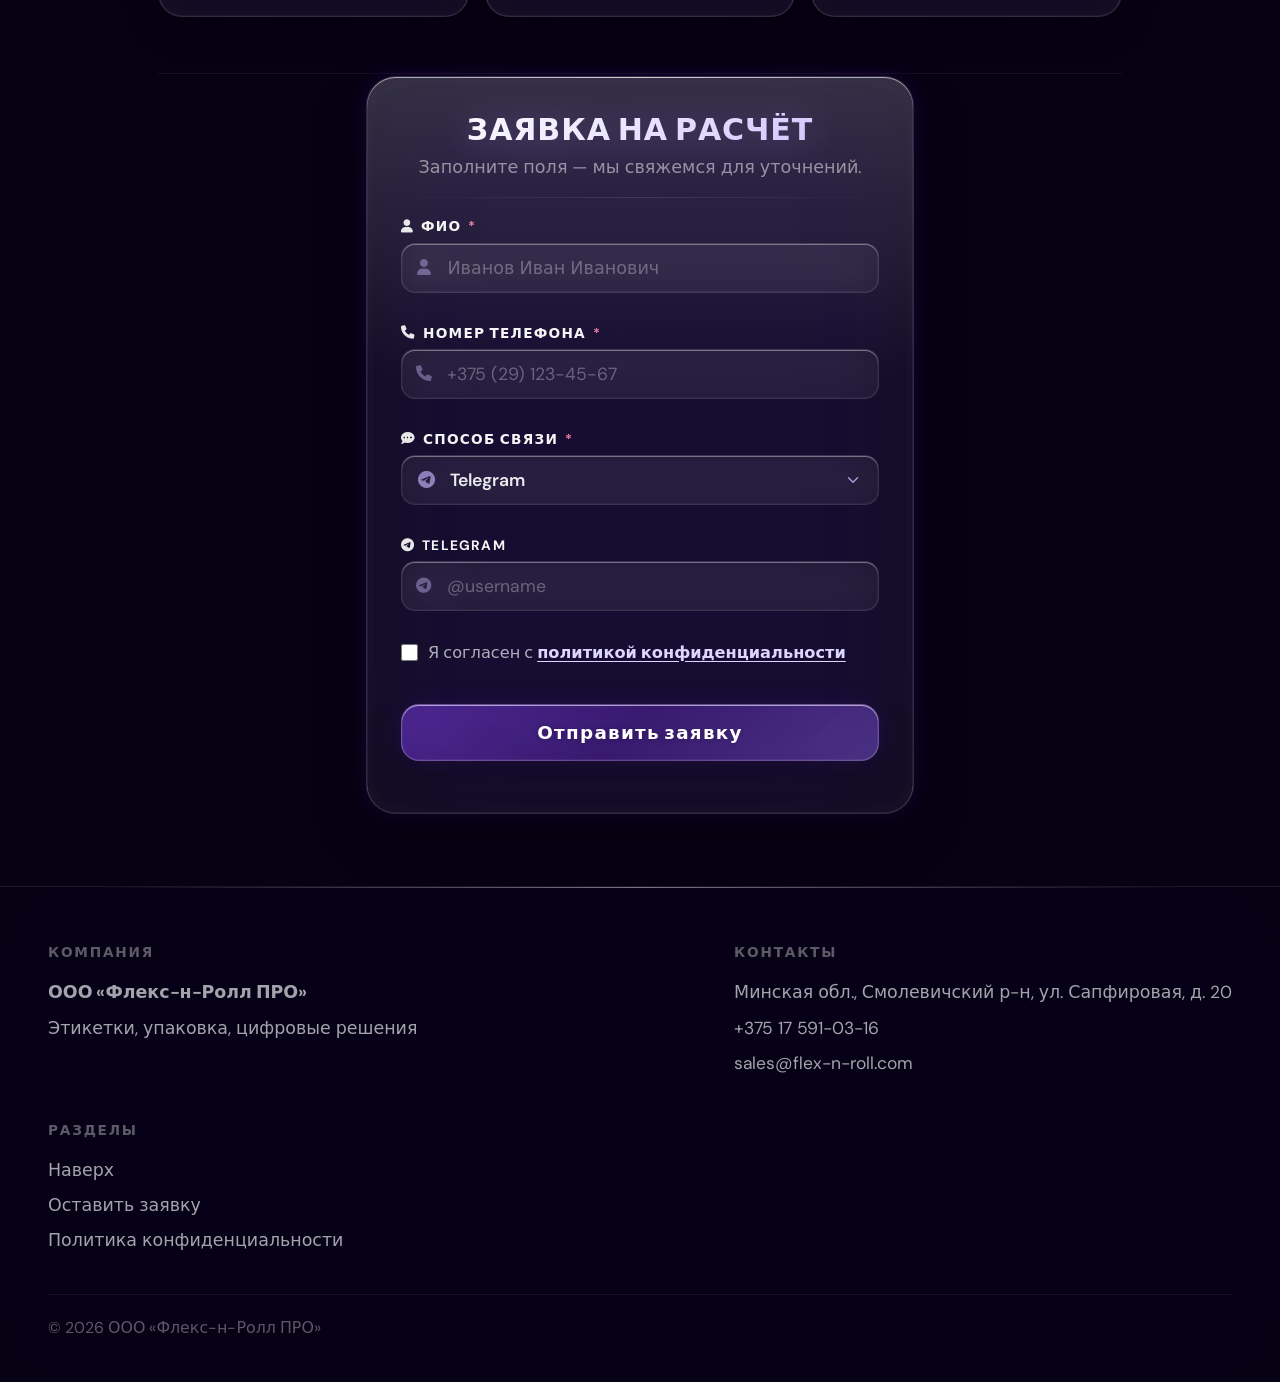
==== commit b8f01004: "MobileVersionV.8" ====
--- a/flexn.html
+++ b/flexn.html
@@ -39,6 +39,7 @@
       --glass-refract-top: linear-gradient(180deg, rgba(255,255,255,0.14) 0%, transparent 42%);
       --glass-refract-edge: linear-gradient(90deg, transparent, rgba(255,255,255,0.45), transparent);
 
+      
       --g-it: inset 0 1px 0 rgba(255,255,255,0.35);
       --g-ib: inset 0 -1px 0 rgba(0,0,0,0.06);
       --shadow-md: 0 12px 40px rgba(0,0,0,0.18), 0 4px 16px rgba(0,0,0,0.10);
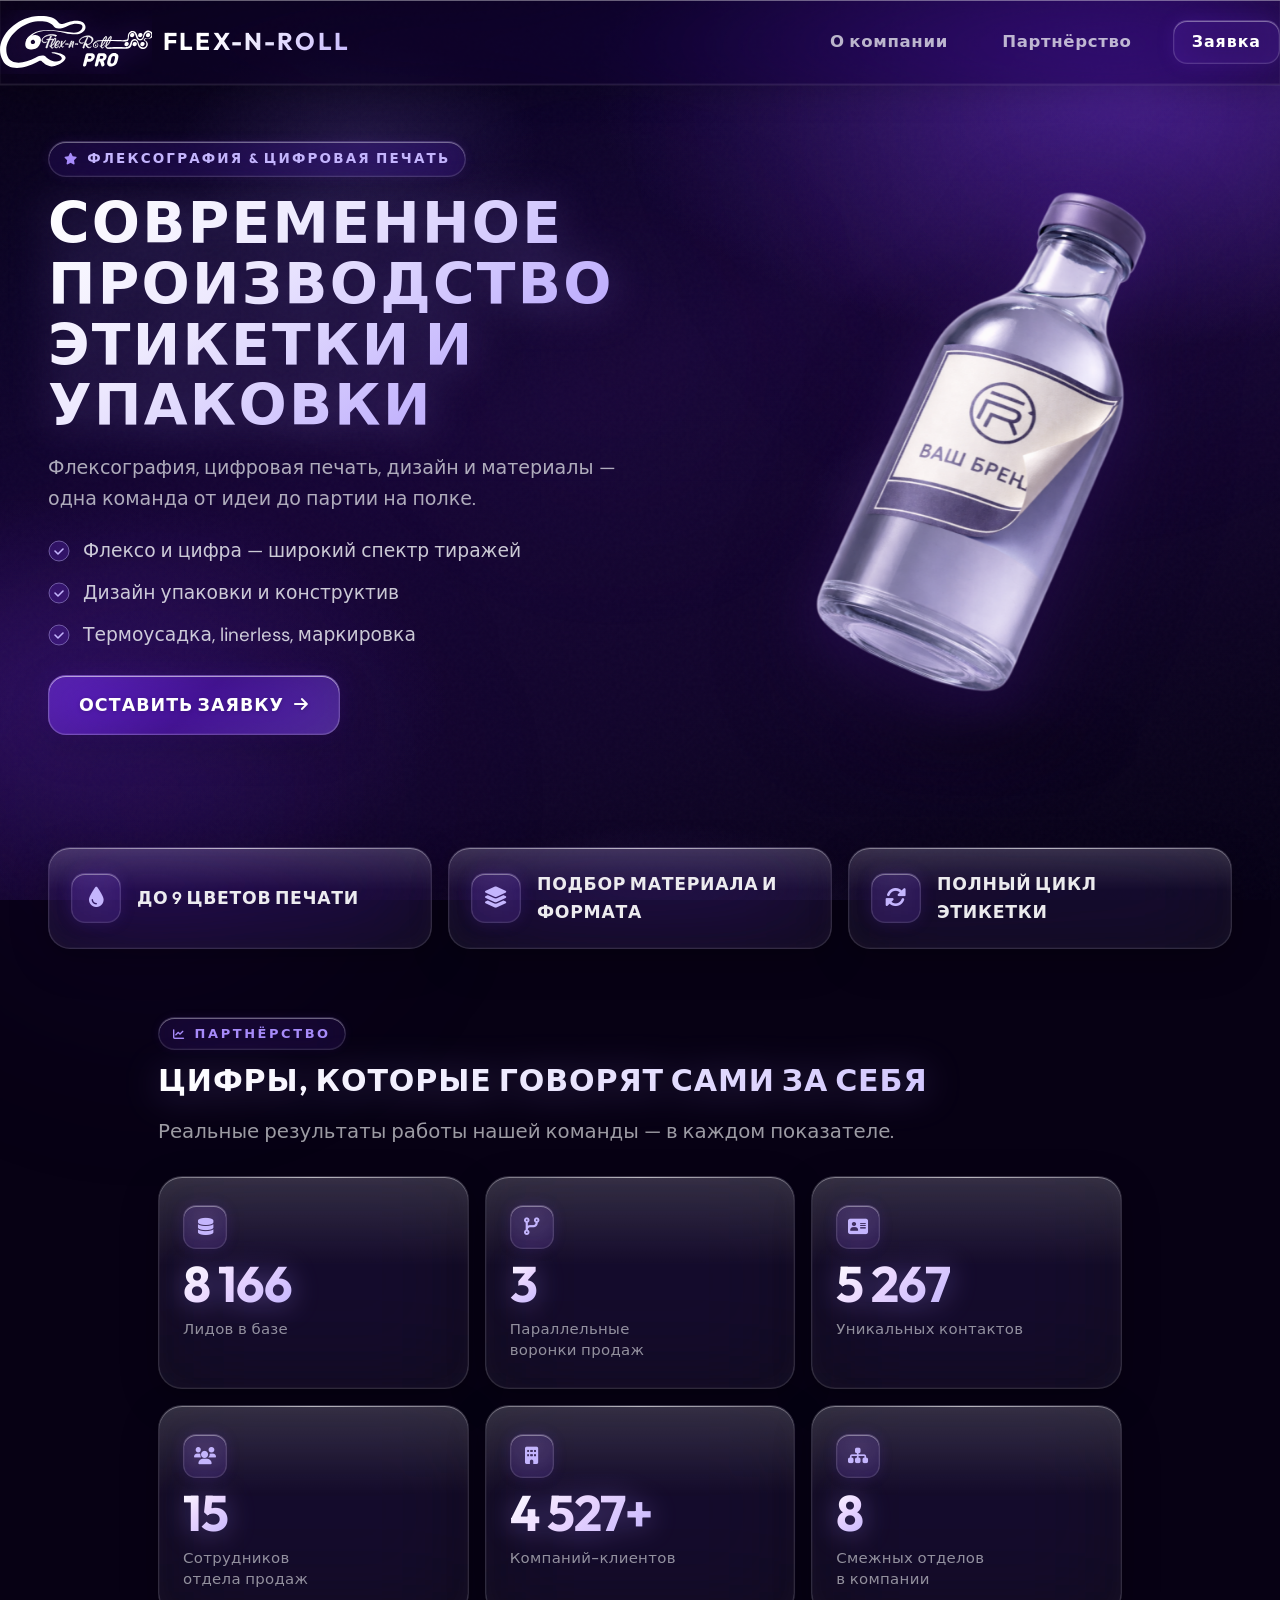
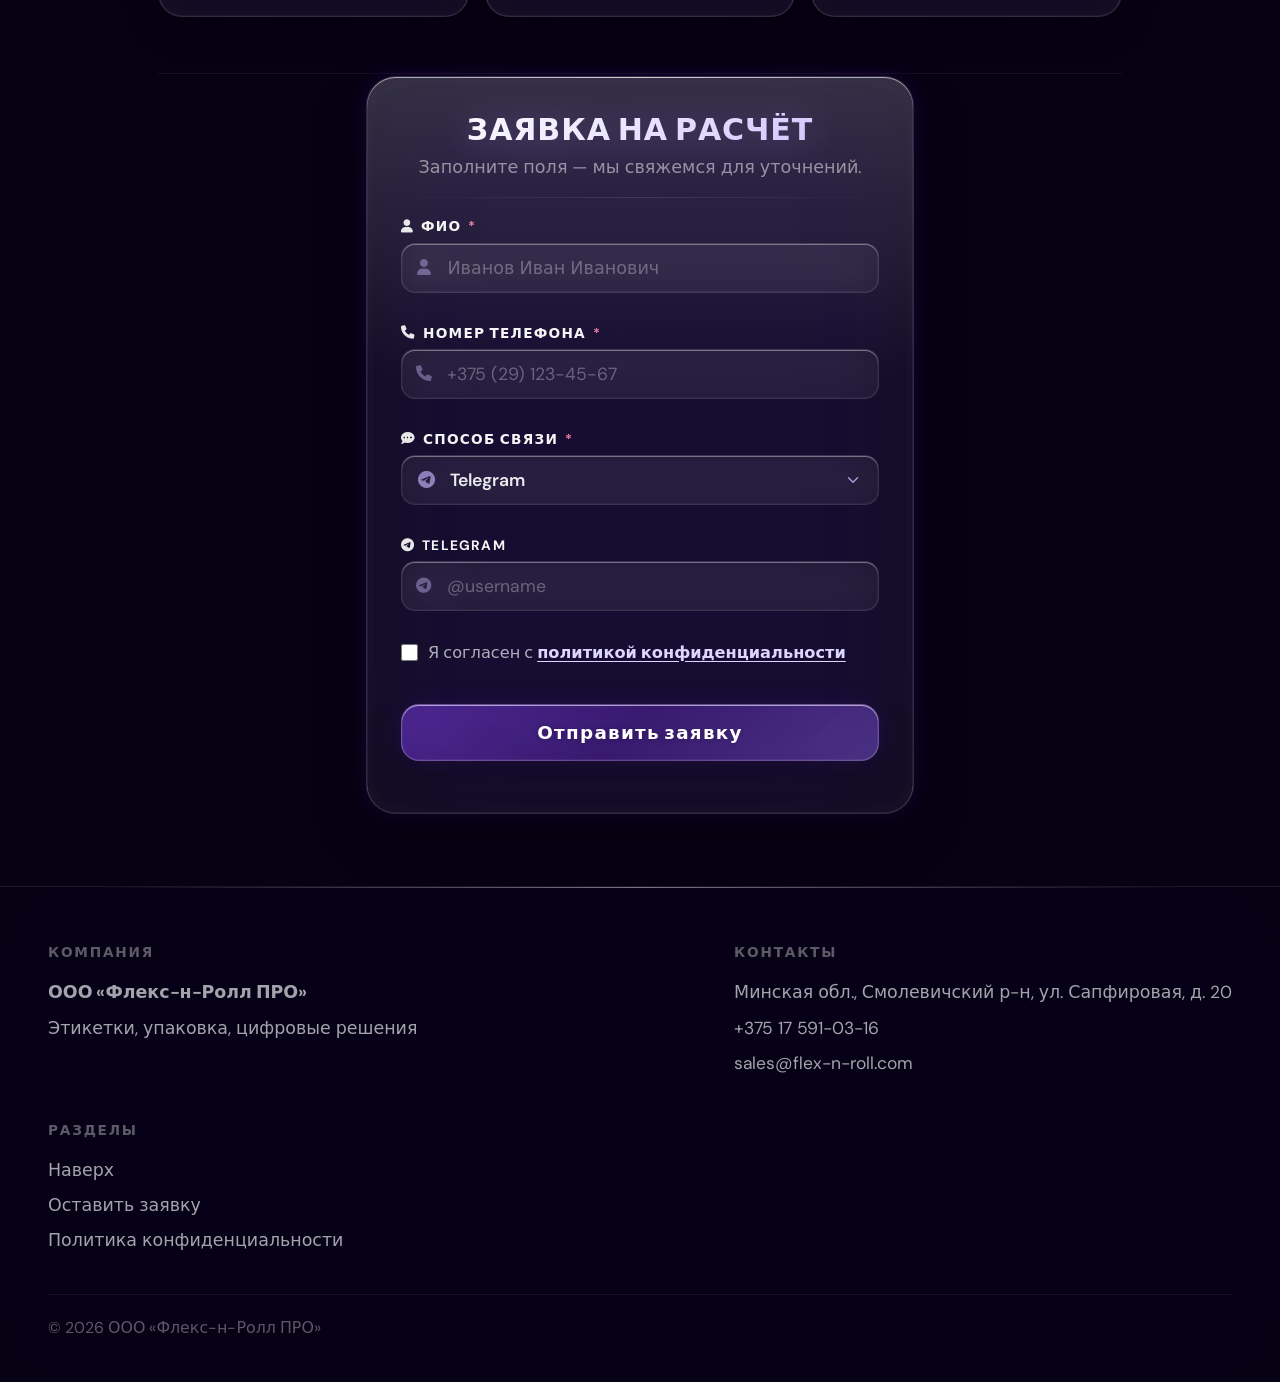
==== commit 9dd612ac: "feat: Bitrix заявка с сайта, пул TG; README и ARCHITECTURE; flexn, deploy, env Made-with: Cursor" ====
--- a/flexn.html
+++ b/flexn.html
@@ -782,6 +782,90 @@
     .select-custom-panel li:hover, .select-custom-panel li.is-active { background: #4c1d95; color: #fff; box-shadow: var(--glass-specular); }
     .select-custom-panel li:hover i, .select-custom-panel li.is-active i { color: #c4b5fd; }
 
+    /* Баннер «звоните» при способе связи «Телефон» */
+    .phone-promo-banner {
+      margin-bottom: 12px;
+      border-radius: 18px;
+      padding: clamp(15px, 2.6vw, 22px) clamp(16px, 3vw, 24px);
+      background: linear-gradient(135deg, rgba(34, 197, 94, 0.11) 0%, rgba(124, 58, 237, 0.14) 55%, rgba(91, 33, 182, 0.1) 100%);
+      border: 1px solid rgba(255, 255, 255, 0.14);
+      box-shadow: var(--glass-specular), inset 0 0 28px rgba(34, 197, 94, 0.05);
+    }
+    .phone-promo-banner[hidden] {
+      display: none !important;
+    }
+    .phone-promo-inner {
+      display: flex;
+      align-items: center;
+      gap: clamp(14px, 2.8vw, 22px);
+    }
+    .phone-promo-icon-wrap {
+      flex-shrink: 0;
+      width: 54px;
+      height: 54px;
+      border-radius: 16px;
+      display: flex;
+      align-items: center;
+      justify-content: center;
+      background: rgba(255, 255, 255, 0.06);
+      border: 1px solid rgba(255, 255, 255, 0.12);
+      box-shadow: var(--glass-specular);
+    }
+    .phone-promo-icon-wrap i {
+      font-size: 1.35rem;
+      color: rgba(190, 242, 100, 0.95);
+    }
+    .phone-promo-copy {
+      flex: 1;
+      min-width: 0;
+    }
+    .phone-promo-kicker {
+      font-size: 0.68rem;
+      font-weight: 700;
+      letter-spacing: 0.12em;
+      text-transform: uppercase;
+      color: rgba(248, 250, 252, 0.58);
+      margin: 0 0 6px;
+    }
+    .phone-promo-title {
+      font-family: var(--font-display);
+      font-weight: 700;
+      font-size: clamp(0.95rem, 2.1vw, 1.1rem);
+      letter-spacing: 0.06em;
+      text-transform: uppercase;
+      color: rgba(255, 255, 255, 0.96);
+      margin: 0 0 8px;
+      line-height: 1.25;
+    }
+    .phone-promo-number {
+      display: inline-block;
+      font-family: var(--font-display);
+      font-weight: 700;
+      font-size: clamp(1.12rem, 2.8vw, 1.45rem);
+      letter-spacing: 0.04em;
+      color: #fff;
+      text-decoration: none;
+      padding: 8px 4px 8px 0;
+      line-height: 1.2;
+      text-shadow: 0 0 24px rgba(34, 197, 94, 0.35);
+      transition: color 0.2s ease, opacity 0.2s ease;
+      -webkit-tap-highlight-color: transparent;
+    }
+    .phone-promo-number:hover {
+      color: #bbf7d0;
+    }
+    .phone-promo-sub {
+      margin: 8px 0 0;
+      font-size: 0.9rem;
+      font-weight: 600;
+      color: rgba(248, 250, 252, 0.72);
+      letter-spacing: 0.03em;
+    }
+    .phone-promo-sub strong {
+      color: rgba(190, 242, 100, 0.92);
+      font-weight: 700;
+    }
+
     /* Submit */
     .submit-btn {
       width: 100%; margin-top: 8px; padding: 16px 22px; border-radius: 18px;
@@ -994,6 +1078,39 @@
       .metric-value { font-size: clamp(1.8rem, 9vw, 2.3rem); }
       .metric-label { font-size: .78rem; }
       .glass-form-shell { padding: 24px 18px 26px; border-radius: 24px; }
+      .phone-promo-inner {
+        flex-direction: column;
+        text-align: center;
+        gap: 12px;
+      }
+      .phone-promo-icon-wrap {
+        width: 48px;
+        height: 48px;
+        margin: 0 auto;
+      }
+      .phone-promo-icon-wrap i {
+        font-size: 1.2rem;
+      }
+      .phone-promo-title {
+        font-size: clamp(0.82rem, 3.8vw, 0.98rem);
+        margin-bottom: 6px;
+      }
+      .phone-promo-number {
+        display: block;
+        font-size: clamp(1.18rem, 5.2vw, 1.38rem);
+        padding: 12px 16px;
+        margin: 4px auto 0;
+        width: 100%;
+        max-width: 20rem;
+        border-radius: 14px;
+        background: rgba(34, 197, 94, 0.14);
+        border: 1px solid rgba(255, 255, 255, 0.14);
+        box-sizing: border-box;
+      }
+      .phone-promo-sub {
+        font-size: 0.82rem;
+        margin-top: 6px;
+      }
       .about-block h2,
       .form-section-title { font-size: clamp(1.05rem, 4.4vw, 1.42rem); }
       #partnership { scroll-margin-top: 78px; }
@@ -1164,6 +1281,19 @@
               </div>
               <div class="error-msg" data-for="contactMethod"></div>
             </div>
+            <div class="phone-promo-banner" id="phonePromoBanner" hidden aria-live="polite">
+              <div class="phone-promo-inner">
+                <div class="phone-promo-icon-wrap" aria-hidden="true">
+                  <i class="fas fa-phone-volume"></i>
+                </div>
+                <div class="phone-promo-copy">
+                  <p class="phone-promo-kicker">Удобнее по телефону</p>
+                  <p class="phone-promo-title">Звоните нам</p>
+                  <a class="phone-promo-number" href="tel:+74999384362">+7&nbsp;499&nbsp;938&nbsp;43&nbsp;62</a>
+                  <p class="phone-promo-sub"><strong>На связи 24/7</strong></p>
+                </div>
+              </div>
+            </div>
             <div class="field" id="contactDetailField">
               <label for="contactDetail" id="contactDetailLabel"><i class="fab fa-telegram field-label-icon" id="contactDetailLabelIcon"></i> Telegram</label>
               <div class="input-icon-wrap">
@@ -1366,6 +1496,8 @@
   const methodSelect = document.getElementById('contactMethodSelect');
   const contactDetail = document.getElementById('contactDetail');
   const contactDetailLabel = document.getElementById('contactDetailLabel');
+  const contactDetailField = document.getElementById('contactDetailField');
+  const phonePromoBanner = document.getElementById('phonePromoBanner');
 
   const contactDetailLabelIcon = document.getElementById('contactDetailLabelIcon');
   const contactDetailIcon = document.getElementById('contactDetailIcon');
@@ -1374,6 +1506,14 @@
   function syncContactField() {
     if (!methodSelect || !contactDetail || !contactDetailLabel) return;
     const m = methodSelect.value;
+    const showPhoneBanner = m === 'phone';
+    if (phonePromoBanner) {
+      phonePromoBanner.hidden = !showPhoneBanner;
+    }
+    if (contactDetailField) {
+      contactDetailField.hidden = showPhoneBanner;
+    }
+
     if (m === 'telegram') {
       contactDetailLabel.innerHTML = '<i class="fab fa-telegram field-label-icon" id="contactDetailLabelIcon"></i> Telegram';
       contactDetail.type = 'text';
@@ -1396,9 +1536,11 @@
       if (contactDetailIcon) { contactDetailIcon.className = 'fas fa-envelope input-icon'; }
       if (selectMethodIcon) { selectMethodIcon.className = 'fas fa-envelope select-method-icon'; }
     }
-    contactDetail.value = '';
-    var cde = document.querySelector('[data-for="contactDetail"]');
-    if (cde) cde.textContent = '';
+    if (!showPhoneBanner) {
+      contactDetail.value = '';
+      var cde = document.querySelector('[data-for="contactDetail"]');
+      if (cde) cde.textContent = '';
+    }
   }
   if (methodSelect) {
     methodSelect.addEventListener('change', syncContactField);
@@ -1495,11 +1637,7 @@
         ok = false;
       }
     } else if (method === 'phone') {
-      const d = detail.replace(/\D/g, '');
-      if (!d || d.length < 9) {
-        showErr('contactDetail', 'Введите номер для связи');
-        ok = false;
-      }
+      /* Номер уже проверяется в поле «Номер телефона»; баннер — наш колл-центр */
     } else if (method === 'email') {
       const em = /^[^\s@]+@([^\s@.,]+\.)+[^\s@.,]{2,}$/;
       if (!detail || !em.test(detail)) {
@@ -1548,7 +1686,13 @@
       scrollFormFeedback();
 
       const method = methodSelect ? methodSelect.value : 'telegram';
-      const detailRaw = contactDetail ? contactDetail.value.trim() : '';
+      const mainPhoneVal = document.getElementById('phone').value.trim();
+      var detailRaw =
+        method === 'phone'
+          ? mainPhoneVal
+          : contactDetail
+            ? contactDetail.value.trim()
+            : '';
       let telegram = '';
       let email = '';
       if (method === 'telegram') {
@@ -1559,7 +1703,7 @@
 
       const formData = {
         name: document.getElementById('name').value.trim(),
-        phone: document.getElementById('phone').value.trim(),
+        phone: mainPhoneVal,
         contactMethod: method,
         contactDetail: detailRaw,
         telegram: telegram,
@@ -1599,6 +1743,8 @@
         } else {
           msg += ' Мы свяжемся с вами по указанным данным.';
         }
+      } else if (method === 'phone') {
+        msg += ' Можно также позвонить нам: +7 499 938 43 62 (круглосуточно).';
       }
       formStatus.innerHTML = '<span style="color:#86efac;">' + msg + '</span>';
       form.reset();
